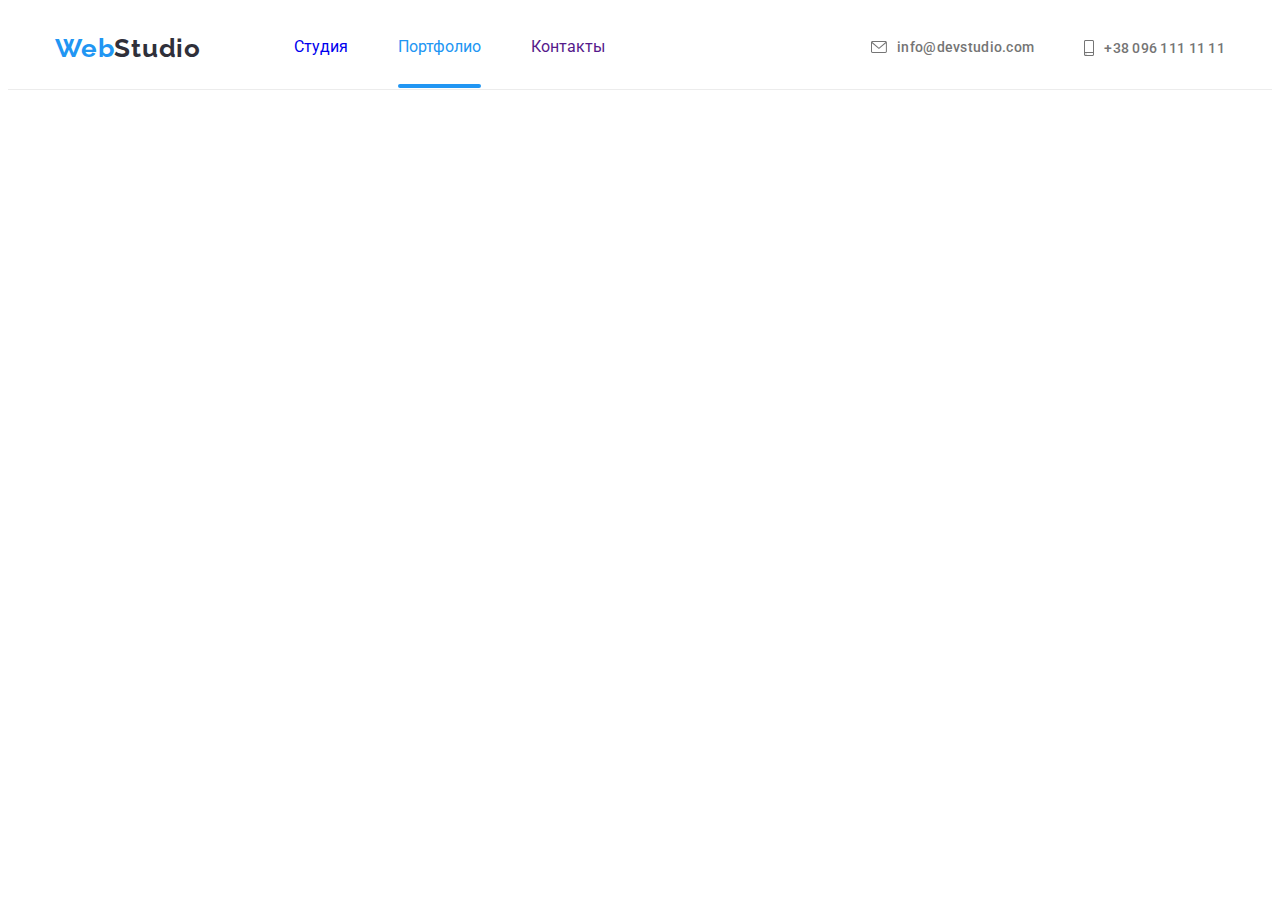
==== portfolio.html @ c8eee54c "hw8-1" ====
<!DOCTYPE html>
<html lang="ru">
<head>
    <meta charset="UTF-8">
    <meta http-equiv="X-UA-Compatible" content="IE=edge">
    <meta name="viewport" content="width=device-width, initial-scale=1.0">
    <title>Портфолио</title>
        <link rel="preconnect" href="https://fonts.googleapis.com">
        <link rel="preconnect" href="https://fonts.gstatic.com" crossorigin>
        <link href="https://fonts.googleapis.com/css2?family=Raleway:wght@700&family=Roboto:wght@400;500;700;900&display=swap"
            rel="stylesheet">
        <link rel="stylesheet" href="https://cdnjs.cloudflare.com/ajax/libs/modern-normalize/1.1.0/modern-normalize.min.css"
            integrity="sha512-wpPYUAdjBVSE4KJnH1VR1HeZfpl1ub8YT/NKx4PuQ5NmX2tKuGu6U/JRp5y+Y8XG2tV+wKQpNHVUX03MfMFn9Q=="
            crossorigin="anonymous" referrerpolicy="no-referrer" />
        <link rel="stylesheet" href="./css/main.min.css">
</head>
<body>

    <!--Header-->

<header class="header">
    <div class="header-main container">
        <a class="logo logo-header link" lang="en" href="">Web<span class="logo header-logo">Studio</span></a>
        <nav class="navigation">
            <ul class="nav-list list">
                <li class="nav-list__site">
                    <a class="nav-lis__link link" href="./index.html">Студия</a>
                </li>
                <li class="nav-list__site">
                    <a class="nav-lis__link link nav-list__link--page" href="">Портфолио</a>
                </li>
                <li class="nav-list__site">
                    <a class="nav-lis__link link" href="">Контакты</a>
                </li>
            </ul>
        </nav>
        <ul class="list-conect list">
            <li class="list-contact">
                <a class="list-contact__mail link" href="mailto:info@devstudio.com">
                    <svg class="list-contact__icone" width="16" height="12">
                        <use href="./images/symbol-defs.svg#icon-envelope"></use>
                    </svg>info@devstudio.com</a>
            </li>
            <li class="list-contact">
                <a class="list-contact__phone link" href="tel:+380961111111">
                    <svg class="list-contact__icone" width="10" height="16">
                        <use href="./images/symbol-defs.svg#icon-smartphone"></use>
                    </svg>+38 096 111 11 11</a>
            </li>
        </ul>
    </div>
</header>

    <!--Portfolio-->

    <!-- <main>
    <section class="portfolio">
        <div class="container">
            <h1 class="portfolio-title">Наши работы</h1>
            <ul class="portfolio-list list">
                <li class="portfolio-list-btn">
                <button class="portfolio-btn" type="button">Все</button>
                </li>
                <li class="portfolio-list-btn">
                    <button class="portfolio-btn" type="button">Веб-сайты</button>
                </li>
                <li class="portfolio-list-btn">
                    <button class="portfolio-btn" type="button">Приложения</button>
                </li>
                <li class="portfolio-list-btn">
                    <button class="portfolio-btn" type="button">Дизайн</button>
                </li>
                <li class="portfolio-list-btn">
                    <button class="portfolio-btn" type="button">Маркетинг</button>
                </li>
            </ul>
            <ul class="portfolio-list-pic list">
                <li class="portfolio-list-iteam">
                    <a href="" class="portfolio-link link">
                        <div class="portfolio-overlay">
                        <img class="portfolio-list-img" src="./images/tehnokryak.jpg" alt="tehnokryak" width="370" height="294" />
                            <div class="overlay-text">
                            <p class="overlay-content">
                                Ресурс предлагает комплексные <br> предложения с разным уровнем <br> функционала и сервисов. Все это <br> позволит посетителю получить <br> исчерпывающие сведения <br> о компании или частном лице. 
                            </p>    
                            </div>
                            </div>
                        <div class="portfolio-sing">
                            <h3 class="portfolio-title3">Технокряк</h3>
                            <p class="portfolio-list-text">Веб-сайт</p>
                        </div>
                    </a>
                </li>
                <li class="portfolio-list-iteam">
                    <a href="" class="portfolio-link link">
                        <div class="portfolio-overlay">
                            <img class="portfolio-list-img" src="./images/poster.jpg" alt="poster" width="370" height="294" />
                            <div class="overlay-text">
                                <p class="overlay-content">
                                    Ресурс предлагает комплексные <br> предложения с разным уровнем <br> функционала и сервисов. Все это <br>
                                    позволит посетителю получить <br> исчерпывающие сведения <br> о компании или частном лице.
                                </p>
                            </div>
                        </div>
                        <div class="portfolio-sing">
                            <h3 class="portfolio-title3">Постер <span lang="en">New Orlean vs Golden Star</span></h3>
                            <p class="portfolio-list-text">Дизайн</p>
                    </div>
                    </a>
                </li>
                <li class="portfolio-list-iteam">
                    <a href="" class="portfolio-link link">
                        <div class="portfolio-overlay">
                            <img class="portfolio-list-img" src="./images/restoransea.jpg" alt="restoransea" width="370" height="294" />
                            <div class="overlay-text">
                                <p class="overlay-content">
                                    Ресурс предлагает комплексные <br> предложения с разным уровнем <br> функционала и сервисов. Все это <br>
                                    позволит посетителю получить <br> исчерпывающие сведения <br> о компании или частном лице.
                                </p>
                            </div>
                            </div>
                        <div class="portfolio-sing">
                            <h3 class="portfolio-title3">Ресторан <span lang="en">Seafood</span></h3>
                            <p class="portfolio-list-text">Приложение</p>
                        </div>
                    </a>
                </li>
                <li class="portfolio-list-iteam">
                    <a href="" class="portfolio-link link">
                        <div class="portfolio-overlay">
                            <img class="portfolio-list-img" src="./images/proektprime.jpg" alt="proektprime" width="370" height="294" />
                                <div class="overlay-text">
                                    <p class="overlay-content">
                                        Ресурс предлагает комплексные <br> предложения с разным уровнем <br> функционала и сервисов. Все это <br>
                                        позволит посетителю получить <br> исчерпывающие сведения <br> о компании или частном лице.
                                    </p>
                                </div>
                        </div>
                        <div class="portfolio-sing">
                            <h3 class="portfolio-title3">Проект <span lang="en">Prime</span></h3>
                            <p class="portfolio-list-text">Маркетинг</p>
                        </div>
                    </a>
                </li>
                <li class="portfolio-list-iteam">
                    <a href="" class="portfolio-link link">
                        <div class="portfolio-overlay">
                            <img class="portfolio-list-img" src="./images/proektboxes.jpg" alt="proektboxes" width="370" height="294" />
                            <div class="overlay-text">
                                <p class="overlay-content">
                                    Ресурс предлагает комплексные <br> предложения с разным уровнем <br> функционала и сервисов. Все это <br>
                                    позволит посетителю получить <br> исчерпывающие сведения <br> о компании или частном лице.
                                </p>
                            </div>
                        </div>
                        <div class="portfolio-sing">
                            <h3 class="portfolio-title3">Проект <span lang="en">Boxes</span></h3>
                            <p class="portfolio-list-text">Приложение</p>
                        </div>
                    </a>
                </li>
                <li class="portfolio-list-iteam">
                    <a href="" class="portfolio-link link">
                        <div class="portfolio-overlay">
                            <img class="portfolio-list-img" src="./images/inspiration.jpg" alt="inspiration" width="370" height="294" />
                            <div class="overlay-text">
                                <p class="overlay-content">
                                    Ресурс предлагает комплексные <br> предложения с разным уровнем <br> функционала и сервисов. Все это <br>
                                    позволит посетителю получить <br> исчерпывающие сведения <br> о компании или частном лице.
                                </p>
                            </div>
                            </div>
                        <div class="portfolio-sing">
                            <h3 class="portfolio-title3" lang="en">Inspiration has no Borders</h3>
                            <p class="portfolio-list-text">Веб-сайт</p>
                        </div>
                    </a>
                </li>
                <li class="portfolio-list-iteam">
                    <a href="" class="portfolio-link link">
                        <div class="portfolio-overlay">
                            <img class="portfolio-list-img" src="./images/ltdeditionjpg.jpg" alt="ltdeditionjpg" width="370" height="294" />
                                <div class="overlay-text">
                                    <p class="overlay-content">
                                        Ресурс предлагает комплексные <br> предложения с разным уровнем <br> функционала и сервисов. Все это <br>
                                        позволит посетителю получить <br> исчерпывающие сведения <br> о компании или частном лице.
                                    </p>
                                </div>
                        </div>
                    <div class="portfolio-sing">
                        <h3 class="portfolio-title3">Издание <span lang="en">Limited Edition</span></h3>
                        <p class="portfolio-list-text">Дизайн</p>
                    </div>
                    </a>
                </li>
                <li class="portfolio-list-iteam">
                    <a href="" class="portfolio-link link">
                        <div class="portfolio-overlay">
                            <img class="portfolio-list-img" src="./images/proektlab.jpg" alt="proektlab" width="370" height="294" />
                                <div class="overlay-text">
                                    <p class="overlay-content">
                                        Ресурс предлагает комплексные <br> предложения с разным уровнем <br> функционала и сервисов. Все это <br>
                                        позволит посетителю получить <br> исчерпывающие сведения <br> о компании или частном лице.
                                    </p>
                                </div>
                        </div>
                        <div class="portfolio-sing">
                            <h3 class="portfolio-title3">Проект <span lang="en">LAB</span></h3>
                            <p class="portfolio-list-text">Маркетинг</p>
                        </div>
                    </a>
                </li>
                <li class="portfolio-list-iteam">
                    <a href="" class="portfolio-link link">
                        <div class="portfolio-overlay">
                            <img class="portfolio-list-img"  src="./images/growing.png" alt="growing" width="370" height="294" />
                                <div class="overlay-text">
                                    <p class="overlay-content">
                                        Ресурс предлагает комплексные <br> предложения с разным уровнем <br> функционала и сервисов. Все это <br>
                                        позволит посетителю получить <br> исчерпывающие сведения <br> о компании или частном лице.
                                    </p>
                                </div>
                        </div>
                        <div class="portfolio-sing">
                            <h3 class="portfolio-title3" lang="en">Growing Business</h3>
                            <p class="portfolio-list-text">Приложение</p>
                        </div>
                    </a>
                </li>
            </ul>
        </div>
    </section>
</main> -->

    <!--Footer-->

    <!-- <footer class="footer">
        <div class="container footer-container">
            <div class="nav">
                <a class="logo logo-footer link" lang="en" href="">Web<span class="footer-logo logo">Studio</span></a>
                <address class="address">
                    <ul class="address-list list">
                        <li class="address-list-iteam">
                            <a class="address-list-map link" href="https://goo.gl/maps/vSLd71putyEXjQZGA" target="_blank" rel="noopener noreferrer nofollow">г.Киев, пр-т Леси Украинки, 26</a>
                        </li>
                        <li class="address-list-iteam">
                            <a class="address-list-mail link"  href="mailto:info@devstudio.com">info@devstudio.com</a>
                        </li>
                        <li class="address-list-iteam">
                            <a class="address-list-phone link"  href="tel:+380961111111">+38 096 111 11 11</a>
                        </li>
                    </ul>
                </address>
            </div>
            <div class="footer-social nav">
                <h3 class="footer-social-title">Присоединяйтесь</h3>
                <ul class="footer-social-list list">
                    <li class="footer-iteams">
                        <a class="footer-social-icone" href="">
                            <svg class="footer-icone" width="20" height="20"> 
                                <use href="./images/symbol-defs.svg#icon-instagram"></use>
                            </svg>
                        </a>
                    </li>
                    <li class="footer-iteams">
                        <a class="footer-social-icone" href="">
                            <svg class="footer-icone" width="20" height="20">
                                <use href="./images/symbol-defs.svg#icon-twitter1"></use>
                            </svg>
                        </a>
                    </li>
                    <li class="footer-iteams">
                        <a class="footer-social-icone" href="">
                            <svg class="footer-icone" width="20" height="20">
                                <use href="./images/symbol-defs.svg#icon-facebook"></use>
                            </svg>
                        </a>
                    </li>
                    <li class="footer-iteams">
                        <a class="footer-social-icone" href="">
                            <svg class="footer-icone" width="20" height="20">
                                <use href="./images/symbol-defs.svg#icon-linkedin"></use>
                            </svg>
                        </a>
                    </li>
                </ul>
            </div>
            <div class="footer-form">
                <h3 class="footer-social-title">Подпишитесь на рассылку</h3>
                <form class="form-list">
                    <input type="email" name="email" placeholder="E-mail" />
                    <button class="footer-form-btn" type="submit">
                        <span class="footer-btn-icon">
                            <span> Подписаться</span>
                            <svg class="footer-form-icone" width="24" height="24">
                                <use href="./images/symbol-defs.svg#icon-icon-send-1"></use>
                            </svg>
                        </span>
                    </button>
                </form>
            </div>
        </div>
    </footer> -->
</body>
</html>
---- css/main.min.css ----
:root{--primary-font-family: Roboto, sans-serif;--secondary-font-family: Raleway, sans-serif}.viually-hidden{position:absolute;width:1px;height:1px;margin:-1px;border:0;padding:0;white-space:nowrap;clip-path:inset(100%);clip:rect(0 0 0 0);overflow:hidden}html{box-sizing:border-box}*,*::before,*::after{box-sizing:inherit}body{font-family:var(--primary-font-family);color:#212121}h1,h2,h3,p,a{margin-top:0;margin-bottom:0}ul{margin-top:0;margin-bottom:0;padding-left:0}img{display:block}.link{text-decoration:none}.title2{font-weight:bold;font-size:36px;line-height:1.17;text-align:center;letter-spacing:0.03em;color:#212121}.list{list-style:none}.container{width:1200px;padding-left:15px;padding-right:15px;margin-left:auto;margin-right:auto}.logo{font-family:var(--secondary-font-family);font-weight:bold;font-size:26px;line-height:1.19;letter-spacing:0.03em;color:#2196f3}.header{padding-bottom:25px;padding-top:25px;border-bottom:1px solid #ececec}.header-main{display:flex;align-items:center}.logo-header{margin-right:93px}.header-logo{font-family:var(--secondary-font-family);font-weight:bold;font-size:26px;line-height:1.19;letter-spacing:0.03em;color:#2f303a}.nav-list{display:flex}.nav-list__site:not(:last-child){margin-right:50px}.nav-list__link{font-weight:500;font-size:14px;line-height:1.14;letter-spacing:0.02em;color:#212121;transition:color 250ms cubic-bezier(0.4, 0, 0.2, 1)}.nav-list__link:hover,.nav-list__link:focus{color:#2196f3}.nav-list__link--page{color:#2196f3}.list-conect{display:flex;justify-content:flex-end;padding-right:0;margin-left:auto}.list-contact:not(:last-child){margin-right:50px}.nav-list__link--page::after{content:"";display:block;width:100%;height:4px;left:0;bottom:-28px;background-color:#2196f3;border-radius:2px;position:relative}.list-contact__mail,.list-contact__phone{display:flex;align-items:center;font-weight:500;font-size:14px;line-height:1;letter-spacing:0.02em;color:#757575;transition:color 250ms cubic-bezier(0.4, 0, 0.2, 1)}.list-contact__mail:hover,.list-contact__mail:focus,.list-contact__phone:hover,.list-contact__phone:focus{color:#2196f3}.list-contact__icone{fill:currentColor;margin-right:10px}.hero{max-width:1600px;height:600px;margin-left:auto;margin-right:auto;padding-top:200px;padding-bottom:200px;text-align:center;background-image:linear-gradient(rgba(47,48,58,0.4), rgba(47,48,58,0.4)),url("../images/img-fon.jpg");background-repeat:no-repeat;background-size:cover;background-position:center;background-color:#2f303a;filter:drop-shadow(0px 4px 4px rgba(0,0,0,0.25))}.hero__title{font-weight:900;font-size:44px;line-height:1.36;text-align:center;letter-spacing:0.06em;text-transform:uppercase;color:#ffffff;margin-bottom:30px}.hero__btn{background-color:#2196f3;font-family:inherit;font-weight:bold;font-size:16px;line-height:1.88;align-items:center;letter-spacing:0.06em;color:#ffffff;cursor:pointer;border:#2196f3;border-radius:4px;padding:10px 32px;background-color:#188ce8;transition:background-color 250ms cubic-bezier(0.4, 0, 0.2, 1)}.hero__btn:hover,.hero__btn:focus{background-color:#188ce8}.backdrop{position:fixed;top:0;left:0;width:100%;height:100%;background-color:rgba(0,0,0,0.2);z-index:3;opacity:1;transition:opacity 250ms cubic-bezier(0.4, 0, 0.2, 1),visibility 250ms cubic-bezier(0.4, 0, 0.2, 1)}.backdrop.is-hidden{opacity:0;pointer-events:none;visibility:hidden}.modal{position:absolute;left:50%;top:50%;padding:40px;transform:translate(-50%, -50%) scale(1);transition:scale 250ms cubic-bezier(0.4, 0, 0.2, 1);width:528px;height:581px;background-color:#fff}.backdrop.is-hidden .modal{transform:translate(-50%, -50%) scale(0.9)}.modal-btn{position:absolute;left:520px;top:8px;width:30px;height:30px;padding:0;border-radius:50%;background:#ffffff;border:1px solid rgba(0,0,0,0.1);box-sizing:border-box;box-shadow:0px 1px 3px rgba(0,0,0,0.12),0px 1px 1px rgba(0,0,0,0.14),0px 2px 1px rgba(0,0,0,0.2);transform:translateX(-100%);cursor:pointer}.modal-btn__icone{color:#000;fill:#212121;transition:fill 250ms cubic-bezier(0.4, 0, 0.2, 1)}.modal-btn:hover .modal-btn__icone,.modal-btn:focus .modal-btn__icone{fill:#2196f3}.hero-form__title{font-weight:700;font-size:20px;line-height:1.15;text-align:center;letter-spacing:0.03em;color:#212121;margin-bottom:12px}.hero-form-field{display:flex;flex-direction:column;margin-bottom:10px}.hero-form-field .label{font-weight:400;font-size:12px;line-height:1.17;letter-spacing:0.01em;color:#757575;margin-bottom:4px}.hero-form-field textarea::placeholder{font-weight:400;font-size:14px;line-height:16px;letter-spacing:0.01em;color:rgba(117,117,117,0.5)}.hero-form-field-row{position:relative}.hero-row{width:100%;height:40px;margin:0%;padding-left:42px;border:1px solid rgba(33,33,33,0.2);box-sizing:border-box;border-radius:4px;transition:border-color 250ms cubic-bezier(0.4, 0, 0.2, 1)}.hero-row:focus,.hero-row:hover{outline:none;border-color:#2196f3;cursor:pointer}.hero-form-icone{position:absolute;top:50%;transform:translateY(-50%);left:15px;transition:fill 250ms cubic-bezier(0.4, 0, 0.2, 1)}.hero-row:focus-within+.hero-form-icone,.hero-row:hover+.hero-form-icone{fill:#2196f3}.hero-form-coments{height:120px;border:1px solid rgba(33,33,33,0.2);box-sizing:border-box;border-radius:4px;padding:12px 16px;margin-bottom:20px;resize:none;transition:border-color 250ms cubic-bezier(0.4, 0, 0.2, 1)}.hero-form-coments:focus,.hero-form-coments:hover{outline:none;border-color:#2196f3;cursor:pointer}.hero-checkbox{margin-bottom:30px;height:24px}.hero-checkbox-label{display:flex;align-items:center;font-weight:400;font-size:14px;line-height:1.71;color:#757575}.hero-checkbox-label::before{display:inline-block;content:"";width:16px;height:15px;margin-right:8px;border:2px solid #212121;border-radius:2px;cursor:pointer}.hero-checkbox-input:checked+.hero-checkbox-label::before{background-image:url("../images/icon-check.svg");background-size:contain;border-radius:2px;border-color:#2196f3;background-color:#2196f3;background-origin:content-box}.hero-checkbox-input:focus+.hero-checkbox-label::before{border-color:#2196f3;accent-color:#2196f3}.hero-checkbox-link{font-weight:400;font-size:14px;line-height:1.71;text-decoration:underline;color:#2196F3}.modal-form-btn{display:block;align-items:center;text-align:center;margin-left:auto;margin-right:auto;width:200px;height:50px;background:#188CE8;box-shadow:0px 4px 4px rgba(0,0,0,0.15);border-radius:4px;font-weight:700;font-size:16px;line-height:1.88;color:#FFFFFF;cursor:pointer}.features{padding:94px 0}.features-list{display:flex;justify-content:space-between}.features-list__title{font-weight:bold;font-size:14px;line-height:1.14;letter-spacing:0.03em;text-transform:uppercase;margin-bottom:10px}.features-list__text{font-weight:normal;font-size:14px;line-height:1.71;letter-spacing:0.03em;color:#757575;text-align:justify}.features-list__item{width:270px}.features-list__item::before{display:block;content:"";height:120px;margin-bottom:30px;background-repeat:no-repeat;background-position:center;background-color:#f5f4fa}.features-list__item:nth-child(1)::before{background-image:url("../images/antenna.svg")}.features-list__item:nth-child(2)::before{background-image:url("../images/clock.svg")}.features-list__item:nth-child(3)::before{background-image:url("../images/leptop.svg")}.features-list__item:nth-child(4)::before{background-image:url("../images/space.svg")}.aboutus{padding-bottom:94px}.aboutus__title{text-align:center;margin-bottom:50px}.aboutus-list{display:flex}.aboutus-list__img{z-index:2}.aboutus-list__iteam{position:relative}.aboutus-list__iteam:not(:last-child){margin-right:30px}.aboutus-box{display:block;display:flex;align-items:center;justify-content:center;position:absolute;width:370px;height:70px;bottom:0;position:absolute;background-color:rgba(47,48,58,0.8);z-index:1}.aboutus-box__text{font-weight:bold;font-size:14px;line-height:1.14;text-align:center;letter-spacing:0.03em;text-transform:uppercase;color:#ffffff}.team{background-color:#f5f4fa;padding-top:94px;padding-bottom:94px}.team__title{margin-bottom:50px}.team-list{display:flex;justify-content:space-between}.team-list-iteam{background-color:#fff;box-shadow:0px 1px 3px rgba(0,0,0,0.12),0px 1px 1px rgba(0,0,0,0.14),0px 2px 1px rgba(0,0,0,0.2);border-radius:0px 0px 4px 4px}.team-list-iteam:not(:last-child){width:270px;margin-right:30px}.team-list-sing{padding:30px 32px 30px 32px}.team-list-title{font-weight:500;font-size:16px;line-height:1.19;text-align:center;letter-spacing:0.03em;color:#212121;margin-bottom:10px}.team-list-text{font-weight:normal;font-size:14px;line-height:1.71;letter-spacing:0.03em;text-align:center;letter-spacing:0.03em;color:#757575;margin-bottom:16px}.team-box{display:flex;justify-content:space-between}.icone-link{display:flex;justify-content:center;align-items:center;height:44px;width:44px;margin:0 auto;color:#afb1b8;background-color:#ffffff;border-radius:50%;transition:background-color 250ms cubic-bezier(0.4, 0, 0.2, 1),color 250ms cubic-bezier(0.4, 0, 0.2, 1)}.icone-link:not(:last-child){margin-right:10px}.icone-link:hover,.icone-link:focus{background-color:#2196f3}.team-icone{fill:currentColor}.icone-link:hover .team-icone,.icone-link:focus .team-icone{color:#ffffff}.clients{padding-top:94px;padding-bottom:94px}.clients__title{margin-bottom:50px}.clients-list{display:flex;justify-content:space-between}.clients-list__iteam{display:flex;justify-content:center;align-items:center;width:170px;height:92px;color:#afb1b8;padding:16px 32px 16px 32px;border:1px solid #afb1b8;border-radius:4px;transition:color 250ms cubic-bezier(0.4, 0, 0.2, 1),border 250ms cubic-bezier(0.4, 0, 0.2, 1)}.clients-list__iteam:not(:last-child){margin-right:30px}.clients-list__iteam:hover,.clients-list__iteam:focus{color:#2196f3;border:1px solid #2196f3}.clients-list__icone{align-items:center;fill:currentColor}.footer{background:#2f303a;display:flex;flex-direction:column;padding-top:60px;padding-bottom:60px}.footer-container{display:flex;align-items:baseline}.logo-footer{display:block;margin-bottom:20px}.footer-logo{color:#ffffff}.address-list-iteam:not(:last-child){margin-bottom:9px}.address-list-map{font-style:normal;font-weight:normal;font-size:14px;line-height:1.71;letter-spacing:0.03em;color:#ffffff}.address-list-mail{font-style:normal;font-weight:normal;font-size:14px;line-height:1.71;letter-spacing:0.03em;color:rgba(255,255,255,0.6)}.address-list-phone{font-style:normal;font-weight:normal;font-size:14px;line-height:1.71;letter-spacing:0.03em;color:rgba(255,255,255,0.6)}.footer-social{margin-left:93px}.footer-social-list{display:flex}.footer-social-icone{display:flex;align-items:center;justify-content:center;width:44px;height:44px;background-color:rgba(255,255,255,0.1);border-radius:50%;margin:0 auto;transition:background-color 250ms cubic-bezier(0.4, 0, 0.2, 1)}.footer-social-icone:hover,.footer-social-icone:focus{background-color:#2196f3}.footer-iteams:not(:last-child){margin-right:10px}.footer-icone{fill:#ffffff}.footer-social-title{font-weight:bold;font-size:14px;line-height:1.14;letter-spacing:0.03em;text-transform:uppercase;color:#ffffff;margin-bottom:20px}.footer-form{margin-left:93px}.form-list{display:flex;width:570px}.fotter-form-field{width:358px}.form-list input{display:block;box-sizing:border-box;width:358px;height:50px;padding-left:16px;margin:0;background:#2f303a;border:1px solid rgba(255,255,255,0.3);filter:drop-shadow(0px 4px 4px rgba(0,0,0,0.15));border-radius:4px;color:#ffffff}.form-list input::placeholder{font-size:16px;line-height:1.25;color:rgba(255,255,255,0.6)}.footer-form-btn{text-align:center;width:200px;height:50px;font-weight:700;font-size:16px;line-height:1.88;margin-left:12px;padding:0;color:#FFFFFF;background:#2196F3;box-shadow:0px 4px 4px rgba(0,0,0,0.15);border:none;border-radius:4px}.footer-btn-icon{display:flex;align-items:center;justify-content:center;padding:10px 28px 10px 26px}.footer-form-icone{margin-left:10px;fill:#fff}.portfolio{padding-top:94px;padding-bottom:94px}.portfolio-title{position:absolute;width:1px;height:1px;margin:-1px;border:0;padding:0;white-space:nowrap;clip-path:inset(100%);clip:rect(0 0 0 0);overflow:hidden}.portfolio-list{display:flex;justify-content:center;margin-bottom:50px}.portfolio-list-btn:not(:last-child){margin-right:8px}.portfolio-btn{font-family:inherit;font-weight:500;font-size:16px;line-height:1.6;text-align:center;letter-spacing:0.03em;background:#f5f4fa;color:#212121;cursor:pointer;border:none;padding:6px 22px;border-radius:4px;transition:background-color 250ms cubic-bezier(0.4, 0, 0.2, 1),color 250ms cubic-bezier(0.4, 0, 0.2, 1),box-shadow 250ms cubic-bezier(0.4, 0, 0.2, 1)}.portfolio-btn:hover,.portfolio-btn:focus{font-weight:500;font-size:16px;line-height:1.6;text-align:center;letter-spacing:0.03em;background-color:#2196f3;color:#ffffff;box-shadow:0px 3px 1px rgba(0,0,0,0.1),0px 1px 2px rgba(0,0,0,0.08),0px 2px 2px rgba(0,0,0,0.12)}.portfolio-list-pic{display:flex;flex-wrap:wrap}.portfolio-link{display:block;transition:box-shadow 250ms cubic-bezier(0.4, 0, 0.2, 1)}.portfolio-link:hover,.portfolio-link:focus{box-shadow:0px 1px 1px rgba(0,0,0,0.12),0px 4px 4px rgba(0,0,0,0.06),1px 4px 6px rgba(0,0,0,0.16)}.portfolio-list-iteam{width:370px;margin-right:30px;margin-bottom:30px;cursor:pointer}.portfolio-list-iteam:nth-child(3n){margin-right:0}.portfolio-list-iteam .portfolio-list-iteam:nth-last-child(-n+3){margin-bottom:0}.portfolio-sing{padding:20px 24px;border:1px solid #eeeeee;border-top:none;box-sizing:border-box}.portfolio-title3{font-weight:bold;font-size:18px;line-height:2;letter-spacing:0.06em;margin-bottom:4px;color:#212121}.portfolio-list-text{font-weight:normal;font-size:16px;line-height:1.88;letter-spacing:0.03em;color:#757575}.portfolio-overlay{position:relative;overflow:hidden}.overlay-text{position:absolute;top:0;left:0;padding:63px 24px;width:100%;background-color:rgba(33,150,243,0.9);transform:translateY(100%);transition:transform 250ms cubic-bezier(0.4, 0, 0.2, 1)}.portfolio-link:hover .overlay-text,.portfolio-link:focus .overlay-text{transform:translateY(0)}.overlay-content{font-size:18px;line-height:1.56;letter-spacing:0.03em;color:#ffffff}
/*# sourceMappingURL=main.min.css.map */
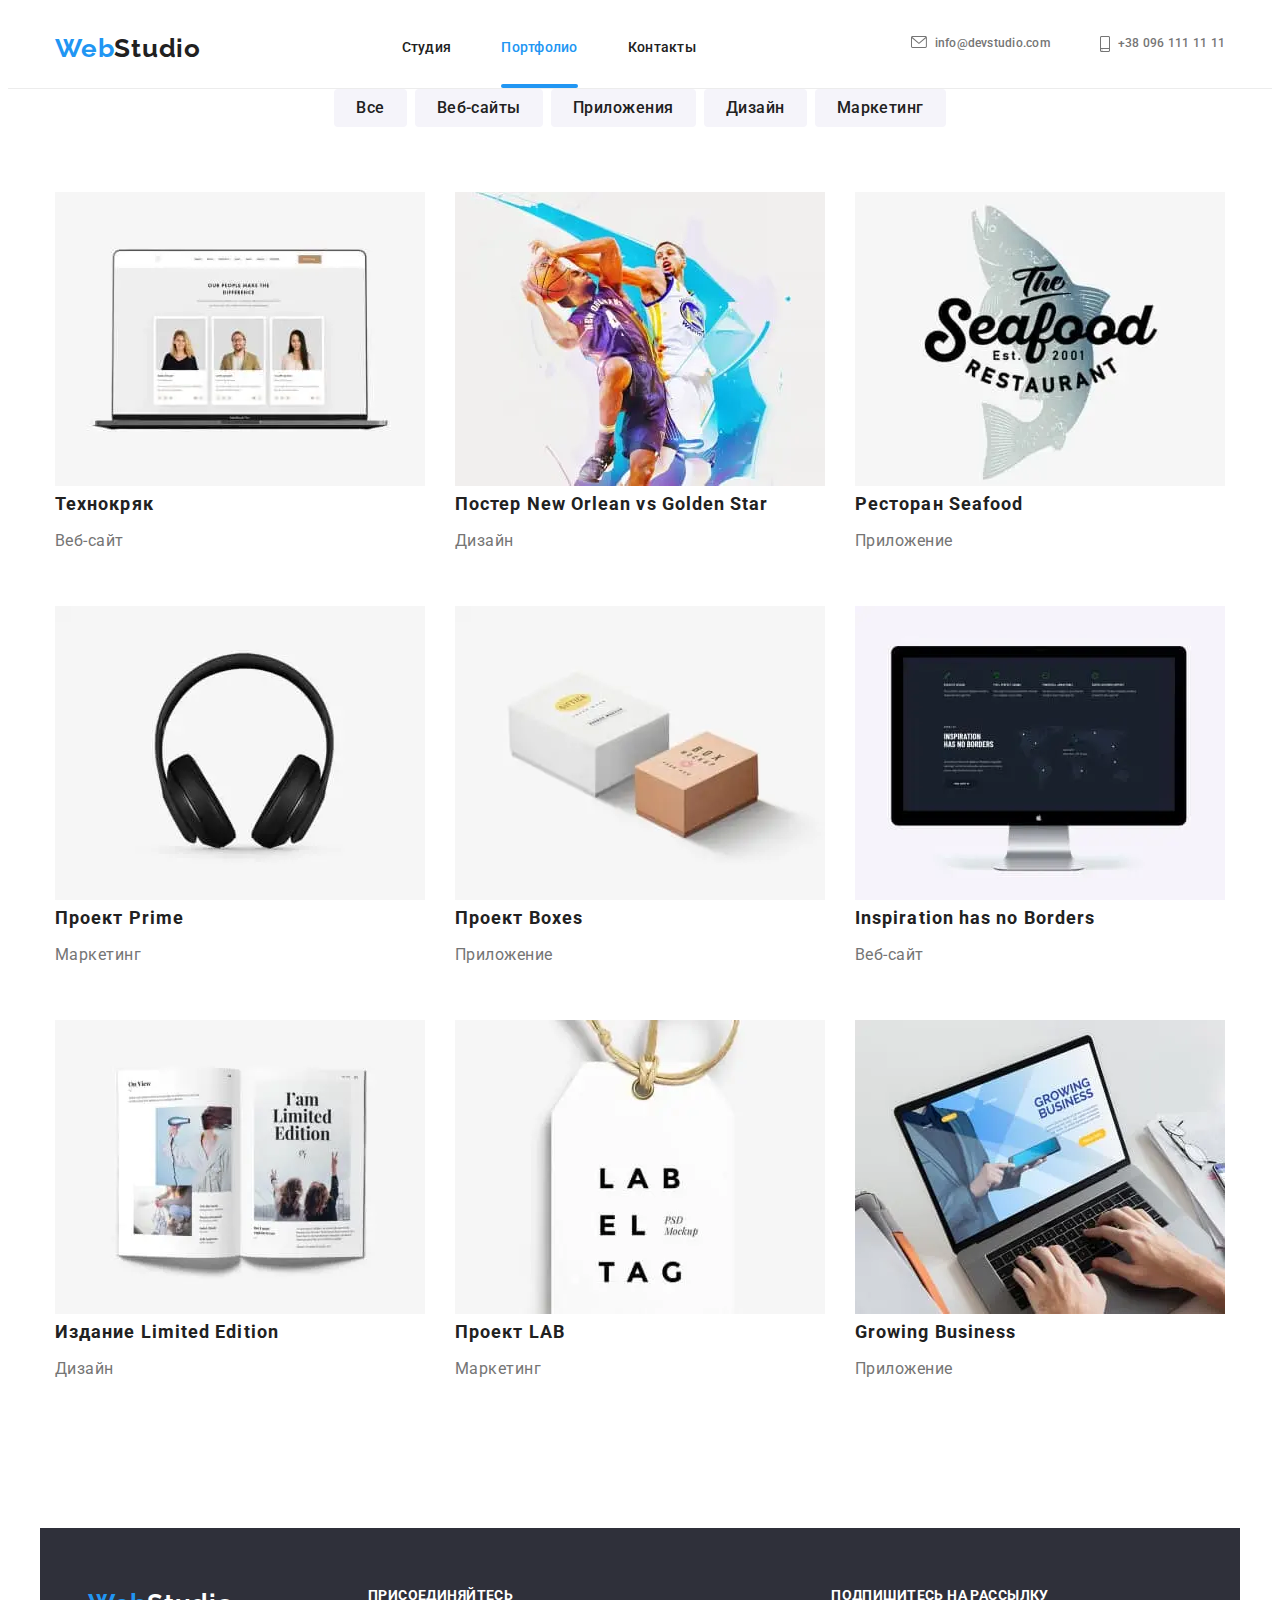
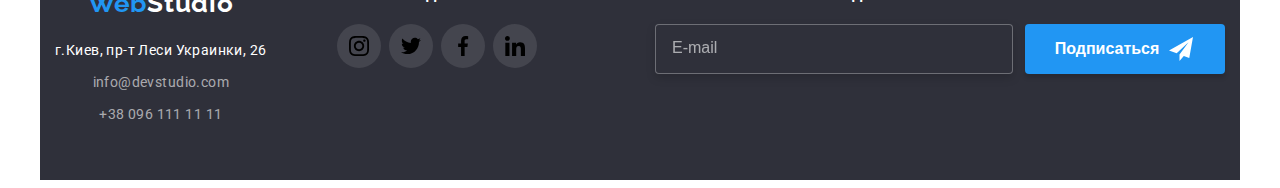
==== commit 9ef1a0e4: "hw8-1" ====
--- a/portfolio.html
+++ b/portfolio.html
@@ -4,59 +4,108 @@
     <meta charset="UTF-8">
     <meta http-equiv="X-UA-Compatible" content="IE=edge">
     <meta name="viewport" content="width=device-width, initial-scale=1.0">
-    <title>Портфолио</title>
-        <link rel="preconnect" href="https://fonts.googleapis.com">
-        <link rel="preconnect" href="https://fonts.gstatic.com" crossorigin>
-        <link href="https://fonts.googleapis.com/css2?family=Raleway:wght@700&family=Roboto:wght@400;500;700;900&display=swap"
-            rel="stylesheet">
-        <link rel="stylesheet" href="https://cdnjs.cloudflare.com/ajax/libs/modern-normalize/1.1.0/modern-normalize.min.css"
-            integrity="sha512-wpPYUAdjBVSE4KJnH1VR1HeZfpl1ub8YT/NKx4PuQ5NmX2tKuGu6U/JRp5y+Y8XG2tV+wKQpNHVUX03MfMFn9Q=="
-            crossorigin="anonymous" referrerpolicy="no-referrer" />
-        <link rel="stylesheet" href="./css/main.min.css">
+    <link rel="preconnect" href="https://fonts.googleapis.com">
+    <link rel="preconnect" href="https://fonts.gstatic.com" crossorigin>
+    <link
+        href="https://fonts.googleapis.com/css2?family=Raleway:wght@700&family=Roboto:wght@400;500;700;900&display=swap"
+        rel="stylesheet">
+    <link rel="stylesheet" href="https://cdnjs.cloudflare.com/ajax/libs/modern-normalize/1.1.0/modern-normalize.min.css"
+        integrity="sha512-wpPYUAdjBVSE4KJnH1VR1HeZfpl1ub8YT/NKx4PuQ5NmX2tKuGu6U/JRp5y+Y8XG2tV+wKQpNHVUX03MfMFn9Q=="
+        crossorigin="anonymous" referrerpolicy="no-referrer" />
+    <link rel="stylesheet" href="./css/main.min.css">
+    <title>Document</title>
 </head>
 <body>
 
     <!--Header-->
 
 <header class="header">
-    <div class="header-main container">
-        <a class="logo logo-header link" lang="en" href="">Web<span class="logo header-logo">Studio</span></a>
+    <div class="header__container container">
+        <a class="logo logo-header link" lang="en" href="">Web<span class="header__logo">Studio</span></a>
         <nav class="navigation">
             <ul class="nav-list list">
                 <li class="nav-list__site">
-                    <a class="nav-lis__link link" href="./index.html">Студия</a>
+                    <a class="nav-list__link link" href="./index.html">Студия</a>
                 </li>
                 <li class="nav-list__site">
-                    <a class="nav-lis__link link nav-list__link--page" href="">Портфолио</a>
+                    <a class="nav-list__link link nav-list__link--page" href="">Портфолио</a>
                 </li>
                 <li class="nav-list__site">
-                    <a class="nav-lis__link link" href="">Контакты</a>
+                    <a class="nav-list__link link" href="">Контакты</a>
                 </li>
             </ul>
         </nav>
+        <button type="button" class="mobile-menu-btn" data-menu-open>
+            <svg class="mobile-menu-btn__icon" width="40" height="40">
+                <use href="./images/symbol-defs.svg#burger-menu"></use>
+            </svg>
+        </button>
         <ul class="list-conect list">
             <li class="list-contact">
                 <a class="list-contact__mail link" href="mailto:info@devstudio.com">
-                    <svg class="list-contact__icone" width="16" height="12">
+                    <svg class="list-contact__icon" width="16" height="12">
                         <use href="./images/symbol-defs.svg#icon-envelope"></use>
                     </svg>info@devstudio.com</a>
             </li>
             <li class="list-contact">
                 <a class="list-contact__phone link" href="tel:+380961111111">
-                    <svg class="list-contact__icone" width="10" height="16">
+                    <svg class="list-contact__icon" width="10" height="16">
                         <use href="./images/symbol-defs.svg#icon-smartphone"></use>
                     </svg>+38 096 111 11 11</a>
             </li>
         </ul>
     </div>
+    <div class="mobile-menu" data-menu>
+        <div class="container mobile-menu__container">
+            <button type="button" class="mobile-menu__close-btn" data-menu-close>
+                <svg class="mobile-menu__close-icon" width="40" height="40">
+                    <use href="./images/symbol-defs.svg#close-icon"></use>
+                </svg>
+            </button>
+            <ul class="mobile-menu-list list">
+                <li class="mobile-menu-list__site">
+                    <a class="mobile-menu-list__link link" href="./index.html">Студия</a>
+                </li>
+                <li class="mobile-menu-list__site">
+                    <a class="mobile-menu-list__link link mobile-menu-list__link--color" href="">Портфолио</a>
+                </li>
+                <li class="mobile-menu-list__site">
+                    <a class="mobile-menu-list__link link" href="">Контакты</a>
+                </li>
+            </ul>
+            <ul class="mobile-menu-conect list">
+                <li class="mobile-menu-conect__contact">
+                    <a class="mobile-menu-conect__phone link" href="tel:+380961111111">+38 096 111 11 11</a>
+                </li>
+                <li class="mobile-menu-conect__contact">
+                    <a class="mobile-menu-conect__mail link" href="mailto:info@devstudio.com">info@devstudio.com</a>
+                </li>
+            </ul>
+            <ul class="mobile-menu-iteams list">
+                <li class="mobile-menu__iteam">
+                    <a class="link mobile-menu__social" href="">Instagram</a>
+                </li>
+                <li class="mobile-menu__iteam">
+                    <a class="link mobile-menu__social" href="">Twitter</a>
+                </li>
+                <li class="mobile-menu__iteam">
+                    <a class="link mobile-menu__social" href="">Facebook</a>
+                </li>
+                <li class="mobile-menu__iteam">
+                    <a class="link mobile-menu__social" href="">LinkedIn</a>
+                </li>
+            </ul>
+        </div>
+    </div>
+
 </header>
 
     <!--Portfolio-->
 
-    <!-- <main>
+    <main>
     <section class="portfolio">
-        <div class="container">
-            <h1 class="portfolio-title">Наши работы</h1>
+        <div class="container portfolio__container">
+            <h1 class="portfolio-title viually-hidden">Наши работы</h1>
             <ul class="portfolio-list list">
                 <li class="portfolio-list-btn">
                 <button class="portfolio-btn" type="button">Все</button>
@@ -78,13 +127,27 @@
                 <li class="portfolio-list-iteam">
                     <a href="" class="portfolio-link link">
                         <div class="portfolio-overlay">
-                        <img class="portfolio-list-img" src="./images/tehnokryak.jpg" alt="tehnokryak" width="370" height="294" />
+                            <picture>
+                                <source srcset="./images/decktop-tehnokryak.webp 1x, ./images/decktop-tehnokryak@2.webp 2x"
+                                    media="(min-width: 1200px)" type="image/webp" />
+                                <source srcset="./images/decktop-tehnokryak.jpg 1x, ./images/decktop-tehnokryak@2.jpg 2x"
+                                    media="(min-width: 1200px)" />
+                                <source srcset="./images/tablet-tehnokryak.webp 1x, ./images/tablet-tehnokryak@2.webp 2x" media="(min-width: 768px)"
+                                    type="image/webp" />
+                                <source srcset="./images/tablet-tehnokryak.jpg 1x, ./images/tablet-tehnokryak@2.jpg 2x"
+                                    media="(min-width: 768px)" />
+                                <source srcset="./images/mobile-tehnokryak.webp 1x, ./images/mobile-tehnokryak@2.webp 2x" media="(max-width: 767px)"
+                                    type="image/webp" />
+                                <source srcset="./images/mobile-tehnokryak.jpg 1x, ./images/mobile-tehnokryak@2.jpg 2x"
+                                    media="(max-width: 767px)" />
+                                <img class="portfolio-list-img" src="" alt="tehnokryak" />
+                            </picture>
                             <div class="overlay-text">
-                            <p class="overlay-content">
-                                Ресурс предлагает комплексные <br> предложения с разным уровнем <br> функционала и сервисов. Все это <br> позволит посетителю получить <br> исчерпывающие сведения <br> о компании или частном лице. 
-                            </p>    
-                            </div>
-                            </div>
+                                <p class="overlay-content">
+                                    Ресурс предлагает комплексные <br> предложения с разным уровнем <br> функционала и сервисов. Все это <br> позволит посетителю получить <br> исчерпывающие сведения <br> о компании или частном лице. 
+                                </p>    
+                            </div>
+                        </div>
                         <div class="portfolio-sing">
                             <h3 class="portfolio-title3">Технокряк</h3>
                             <p class="portfolio-list-text">Веб-сайт</p>
@@ -94,7 +157,21 @@
                 <li class="portfolio-list-iteam">
                     <a href="" class="portfolio-link link">
                         <div class="portfolio-overlay">
-                            <img class="portfolio-list-img" src="./images/poster.jpg" alt="poster" width="370" height="294" />
+                            <picture>
+                                <source srcset="./images/decktop-poster.webp 1x, ./images/decktop-poster@2.webp 2x"
+                                    media="(min-width: 1200px)" type="image/webp" />
+                                <source srcset="./images/decktop-poster.jpg 1x, ./images/decktop-poster@2.jpg 2x"
+                                    media="(min-width: 1200px)" />
+                                <source srcset="./images/tablet-poster.webp 1x, ./images/tablet-poster@2.webp 2x" media="(min-width: 768px)"
+                                    type="image/webp" />
+                                <source srcset="./images/tablet-poster.jpg 1x, ./images/tablet-poster@2.jpg 2x"
+                                    media="(min-width: 768px)" />
+                                <source srcset="./images/mobile-poster.webp 1x, ./images/mobile-poster@2.webp 2x" media="(max-width: 767px)"
+                                    type="image/webp" />
+                                <source srcset="./images/mobile-poster.jpg 1x, ./images/mobile-poster@2.jpg 2x"
+                                    media="(max-width: 767px)" />
+                                <img class="portfolio-list-img" src="" alt="poster"/>
+                            </picture>
                             <div class="overlay-text">
                                 <p class="overlay-content">
                                     Ресурс предлагает комплексные <br> предложения с разным уровнем <br> функционала и сервисов. Все это <br>
@@ -111,7 +188,18 @@
                 <li class="portfolio-list-iteam">
                     <a href="" class="portfolio-link link">
                         <div class="portfolio-overlay">
-                            <img class="portfolio-list-img" src="./images/restoransea.jpg" alt="restoransea" width="370" height="294" />
+                            <picture>
+                                <source srcset="./images/decktop-restoransea.webp 1x, ./images/decktop-restoransea@2.webp 2x" media="(min-width: 1200px)"
+                                    type="image/webp" />
+                                <source srcset="./images/decktop-restoransea.jpg 1x, ./images/decktop-restoransea@2.jpg 2x" media="(min-width: 1200px)" />
+                                <source srcset="./images/tablet-restoransea.webp 1x, ./images/tablet-restoransea@2.webp 2x" media="(min-width: 768px)"
+                                    type="image/webp" />
+                                <source srcset="./images/tablet-restoransea.jpg 1x, ./images/tablet-restoransea@2.jpg 2x" media="(min-width: 768px)" />
+                                <source srcset="./images/mobile-restoransea.webp 1x, ./images/mobile-restoransea@2.webp 2x" media="(max-width: 767px)"
+                                    type="image/webp" />
+                                <source srcset="./images/mobile-restoransea.jpg 1x, ./images/mobile-restoransea@2.jpg 2x" media="(max-width: 767px)" />
+                                <img class="portfolio-list-img" src="" alt="restoransea" />
+                            </picture>
                             <div class="overlay-text">
                                 <p class="overlay-content">
                                     Ресурс предлагает комплексные <br> предложения с разным уровнем <br> функционала и сервисов. Все это <br>
@@ -128,7 +216,21 @@
                 <li class="portfolio-list-iteam">
                     <a href="" class="portfolio-link link">
                         <div class="portfolio-overlay">
-                            <img class="portfolio-list-img" src="./images/proektprime.jpg" alt="proektprime" width="370" height="294" />
+                            <picture>
+                                <source srcset="./images/decktop-proektprime.webp 1x, ./images/decktop-proektprime@2.webp 2x"
+                                    media="(min-width: 1200px)" type="image/webp" />
+                                <source srcset="./images/decktop-proektprime.jpg 1x, ./images/decktop-proektprime@2.jpg 2x"
+                                    media="(min-width: 1200px)" />
+                                <source srcset="./images/tablet-proektprime.webp 1x, ./images/tablet-proektprime@2.webp 2x"
+                                    media="(min-width: 768px)" type="image/webp" />
+                                <source srcset="./images/tablet-proektprime.jpg 1x, ./images/tablet-proektprime@2.jpg 2x"
+                                    media="(min-width: 768px)" />
+                                <source srcset="./images/mobile-proektprime.webp 1x, ./images/mobile-proektprime@2.webp 2x"
+                                    media="(max-width: 767px)" type="image/webp" />
+                                <source srcset="./images/mobile-proektprime.jpg 1x, ./images/mobile-proektprime@2.jpg 2x"
+                                    media="(max-width: 767px)" />
+                                <img class="portfolio-list-img" src="" alt="proektprime" />
+                            </picture>
                                 <div class="overlay-text">
                                     <p class="overlay-content">
                                         Ресурс предлагает комплексные <br> предложения с разным уровнем <br> функционала и сервисов. Все это <br>
@@ -145,7 +247,21 @@
                 <li class="portfolio-list-iteam">
                     <a href="" class="portfolio-link link">
                         <div class="portfolio-overlay">
-                            <img class="portfolio-list-img" src="./images/proektboxes.jpg" alt="proektboxes" width="370" height="294" />
+                            <picture>
+                                <source srcset="./images/decktop-proektboxes.webp 1x, ./images/decktop-proektboxes@2.webp 2x"
+                                    media="(min-width: 1200px)" type="image/webp" />
+                                <source srcset="./images/decktop-proektboxes.jpg 1x, ./images/decktop-proektboxes@2.jpg 2x"
+                                    media="(min-width: 1200px)" />
+                                <source srcset="./images/tablet-proektboxes.webp 1x, ./images/tablet-proektboxes@2.webp 2x"
+                                    media="(min-width: 768px)" type="image/webp" />
+                                <source srcset="./images/tablet-proektboxes.jpg 1x, ./images/tablet-proektboxes@2.jpg 2x"
+                                    media="(min-width: 768px)" />
+                                <source srcset="./images/mobile-proektboxes.webp 1x, ./images/mobile-proektboxes@2.webp 2x"
+                                    media="(max-width: 767px)" type="image/webp" />
+                                <source srcset="./images/mobile-proektboxes.jpg 1x, ./images/mobile-proektboxes@2.jpg 2x"
+                                    media="(max-width: 767px)" />
+                                <img class="portfolio-list-img" src="" alt="proektboxes" />
+                            </picture>
                             <div class="overlay-text">
                                 <p class="overlay-content">
                                     Ресурс предлагает комплексные <br> предложения с разным уровнем <br> функционала и сервисов. Все это <br>
@@ -162,7 +278,21 @@
                 <li class="portfolio-list-iteam">
                     <a href="" class="portfolio-link link">
                         <div class="portfolio-overlay">
-                            <img class="portfolio-list-img" src="./images/inspiration.jpg" alt="inspiration" width="370" height="294" />
+                            <picture>
+                                <source srcset="./images/decktop-inspiration.webp 1x, ./images/decktop-inspiration@2.webp 2x"
+                                    media="(min-width: 1200px)" type="image/webp" />
+                                <source srcset="./images/decktop-inspiration.jpg 1x, ./images/decktop-inspiration@2.jpg 2x"
+                                    media="(min-width: 1200px)" />
+                                <source srcset="./images/tablet-inspiration.webp 1x, ./images/tablet-inspiration@2.webp 2x"
+                                    media="(min-width: 768px)" type="image/webp" />
+                                <source srcset="./images/tablet-inspiration.jpg 1x, ./images/tablet-inspiration@2.jpg 2x"
+                                    media="(min-width: 768px)" />
+                                <source srcset="./images/mobile-inspiration.webp 1x, ./images/mobile-inspiration@2.webp 2x"
+                                    media="(max-width: 767px)" type="image/webp" />
+                                <source srcset="./images/mobile-inspiration.jpg 1x, ./images/mobile-inspiration@2.jpg 2x"
+                                    media="(max-width: 767px)" />
+                                <img class="portfolio-list-img" src="" alt="inspiration" />
+                            </picture>
                             <div class="overlay-text">
                                 <p class="overlay-content">
                                     Ресурс предлагает комплексные <br> предложения с разным уровнем <br> функционала и сервисов. Все это <br>
@@ -179,7 +309,21 @@
                 <li class="portfolio-list-iteam">
                     <a href="" class="portfolio-link link">
                         <div class="portfolio-overlay">
-                            <img class="portfolio-list-img" src="./images/ltdeditionjpg.jpg" alt="ltdeditionjpg" width="370" height="294" />
+                            <picture>
+                                <source srcset="./images/decktop-ltdeditionjpg.webp 1x, ./images/decktop-ltdeditionjpg@2.webp 2x"
+                                    media="(min-width: 1200px)" type="image/webp" />
+                                <source srcset="./images/decktop-ltdeditionjpg.jpg 1x, ./images/decktop-ltdeditionjpg@2.jpg 2x"
+                                    media="(min-width: 1200px)" />
+                                <source srcset="./images/tablet-ltdeditionjpg.webp 1x, ./images/tablet-ltdeditionjpg@2.webp 2x"
+                                    media="(min-width: 768px)" type="image/webp" />
+                                <source srcset="./images/tablet-ltdeditionjpg.jpg 1x, ./images/tablet-ltdeditionjpg@2.jpg 2x"
+                                    media="(min-width: 768px)" />
+                                <source srcset="./images/mobile-ltdeditionjpg.webp 1x, ./images/mobile-ltdeditionjpg@2.webp 2x"
+                                    media="(max-width: 767px)" type="image/webp" />
+                                <source srcset="./images/mobile-ltdeditionjpg.jpg 1x, ./images/mobile-ltdeditionjpg@2.jpg 2x"
+                                    media="(max-width: 767px)" />
+                                <img class="portfolio-list-img" src="" alt="ltdeditionjpg" />
+                            </picture>
                                 <div class="overlay-text">
                                     <p class="overlay-content">
                                         Ресурс предлагает комплексные <br> предложения с разным уровнем <br> функционала и сервисов. Все это <br>
@@ -196,7 +340,21 @@
                 <li class="portfolio-list-iteam">
                     <a href="" class="portfolio-link link">
                         <div class="portfolio-overlay">
-                            <img class="portfolio-list-img" src="./images/proektlab.jpg" alt="proektlab" width="370" height="294" />
+                            <picture>
+                                <source srcset="./images/decktop-proektlab.webp 1x, ./images/decktop-proektlab@2.webp 2x"
+                                    media="(min-width: 1200px)" type="image/webp" />
+                                <source srcset="./images/decktop-proektlab.jpg 1x, ./images/decktop-proektlab@2.jpg 2x"
+                                    media="(min-width: 1200px)" />
+                                <source srcset="./images/tablet-proektlab.webp 1x, ./images/tablet-proektlab@2.webp 2x"
+                                    media="(min-width: 768px)" type="image/webp" />
+                                <source srcset="./images/tablet-proektlab.jpg 1x, ./images/tablet-proektlab@2.jpg 2x"
+                                    media="(min-width: 768px)" />
+                                <source srcset="./images/mobile-proektlab.webp 1x, ./images/mobile-proektlab@2.webp 2x"
+                                    media="(max-width: 767px)" type="image/webp" />
+                                <source srcset="./images/mobile-proektlab.jpg 1x, ./images/mobile-proektlab@2.jpg 2x"
+                                    media="(max-width: 767px)" />
+                                <img class="portfolio-list-img" src="" alt="proektlab" />
+                            </picture>
                                 <div class="overlay-text">
                                     <p class="overlay-content">
                                         Ресурс предлагает комплексные <br> предложения с разным уровнем <br> функционала и сервисов. Все это <br>
@@ -213,7 +371,21 @@
                 <li class="portfolio-list-iteam">
                     <a href="" class="portfolio-link link">
                         <div class="portfolio-overlay">
-                            <img class="portfolio-list-img"  src="./images/growing.png" alt="growing" width="370" height="294" />
+                            <picture>
+                                <source srcset="./images/decktop-growing.webp 1x, ./images/decktop-growing@2.webp 2x"
+                                    media="(min-width: 1200px)" type="image/webp" />
+                                <source srcset="./images/decktop-growing.jpg 1x, ./images/decktop-growing@2.jpg 2x"
+                                    media="(min-width: 1200px)" />
+                                <source srcset="./images/tablet-growing.webp 1x, ./images/tablet-growing@2.webp 2x"
+                                    media="(min-width: 768px)" type="image/webp" />
+                                <source srcset="./images/tablet-growing.jpg 1x, ./images/tablet-growing@2.jpg 2x"
+                                    media="(min-width: 768px)" />
+                                <source srcset="./images/mobile-growing.webp 1x, ./images/mobile-growing@2.webp 2x"
+                                    media="(max-width: 767px)" type="image/webp" />
+                                <source srcset="./images/mobile-growing.jpg 1x, ./images/mobile-growing@2.jpg 2x"
+                                    media="(max-width: 767px)" />
+                                <img class="portfolio-list-img" src="" alt="growing" />
+                            </picture>
                                 <div class="overlay-text">
                                     <p class="overlay-content">
                                         Ресурс предлагает комплексные <br> предложения с разным уровнем <br> функционала и сервисов. Все это <br>
@@ -230,65 +402,68 @@
             </ul>
         </div>
     </section>
-</main> -->
+</main>
 
     <!--Footer-->
 
-    <!-- <footer class="footer">
+    <footer class="footer">
         <div class="container footer-container">
-            <div class="nav">
-                <a class="logo logo-footer link" lang="en" href="">Web<span class="footer-logo logo">Studio</span></a>
-                <address class="address">
-                    <ul class="address-list list">
-                        <li class="address-list-iteam">
-                            <a class="address-list-map link" href="https://goo.gl/maps/vSLd71putyEXjQZGA" target="_blank" rel="noopener noreferrer nofollow">г.Киев, пр-т Леси Украинки, 26</a>
+            <div class="footer-container-nav">
+                <div class="footer-container-nav__box">
+                    <a class="logo logo-footer link" lang="en" href="">Web<span class="footer-logo logo">Studio</span></a>
+                    <address class="address">
+                        <ul class="address-list list">
+                            <li class="address-list-iteam">
+                                <a class="address-list-map link" href="https://goo.gl/maps/vSLd71putyEXjQZGA"
+                                    target="_blank" rel="noopener noreferrer nofollow">г.Киев, пр-т Леси Украинки, 26</a>
+                            </li>
+                            <li class="address-list-iteam">
+                                <a class="address-list-mail link" href="mailto:info@devstudio.com">info@devstudio.com</a>
+                            </li>
+                            <li class="address-list-iteam">
+                                <a class="address-list-phone link" href="tel:+380961111111">+38 096 111 11 11</a>
+                            </li>
+                        </ul>
+                    </address>
+                </div>
+                <div class="footer-social">
+                    <h3 class="footer-social-title">Присоединяйтесь</h3>
+                    <ul class="footer-social-list list">
+                        <li class="footer-iteams">
+                            <a class="footer-social-icone" href="">
+                                <svg class="footer-icone" width="20" height="20">
+                                    <use href="./images/symbol-defs.svg#icon-instagram"></use>
+                                </svg>
+                            </a>
                         </li>
-                        <li class="address-list-iteam">
-                            <a class="address-list-mail link"  href="mailto:info@devstudio.com">info@devstudio.com</a>
+                        <li class="footer-iteams">
+                            <a class="footer-social-icone" href="">
+                                <svg class="footer-icone" width="20" height="20">
+                                    <use href="./images/symbol-defs.svg#icon-twitter1"></use>
+                                </svg>
+                            </a>
                         </li>
-                        <li class="address-list-iteam">
-                            <a class="address-list-phone link"  href="tel:+380961111111">+38 096 111 11 11</a>
+                        <li class="footer-iteams">
+                            <a class="footer-social-icone" href="">
+                                <svg class="footer-icone" width="20" height="20">
+                                    <use href="./images/symbol-defs.svg#icon-facebook"></use>
+                                </svg>
+                            </a>
+                        </li>
+                        <li class="footer-iteams">
+                            <a class="footer-social-icone" href="">
+                                <svg class="footer-icone" width="20" height="20">
+                                    <use href="./images/symbol-defs.svg#icon-linkedin"></use>
+                                </svg>
+                            </a>
                         </li>
                     </ul>
-                </address>
-            </div>
-            <div class="footer-social nav">
-                <h3 class="footer-social-title">Присоединяйтесь</h3>
-                <ul class="footer-social-list list">
-                    <li class="footer-iteams">
-                        <a class="footer-social-icone" href="">
-                            <svg class="footer-icone" width="20" height="20"> 
-                                <use href="./images/symbol-defs.svg#icon-instagram"></use>
-                            </svg>
-                        </a>
-                    </li>
-                    <li class="footer-iteams">
-                        <a class="footer-social-icone" href="">
-                            <svg class="footer-icone" width="20" height="20">
-                                <use href="./images/symbol-defs.svg#icon-twitter1"></use>
-                            </svg>
-                        </a>
-                    </li>
-                    <li class="footer-iteams">
-                        <a class="footer-social-icone" href="">
-                            <svg class="footer-icone" width="20" height="20">
-                                <use href="./images/symbol-defs.svg#icon-facebook"></use>
-                            </svg>
-                        </a>
-                    </li>
-                    <li class="footer-iteams">
-                        <a class="footer-social-icone" href="">
-                            <svg class="footer-icone" width="20" height="20">
-                                <use href="./images/symbol-defs.svg#icon-linkedin"></use>
-                            </svg>
-                        </a>
-                    </li>
-                </ul>
+                </div>
             </div>
             <div class="footer-form">
                 <h3 class="footer-social-title">Подпишитесь на рассылку</h3>
                 <form class="form-list">
-                    <input type="email" name="email" placeholder="E-mail" />
+                    <input class="form-list__imput" type="email" name="email" placeholder="E-mail" />
                     <button class="footer-form-btn" type="submit">
                         <span class="footer-btn-icon">
                             <span> Подписаться</span>
@@ -300,6 +475,7 @@
                 </form>
             </div>
         </div>
-    </footer> -->
+    </footer>
+    <script src="./js/menu.js"></script>
 </body>
 </html>--- a/css/main.min.css
+++ b/css/main.min.css
@@ -1,2 +1,2 @@
-:root{--primary-font-family: Roboto, sans-serif;--secondary-font-family: Raleway, sans-serif}.viually-hidden{position:absolute;width:1px;height:1px;margin:-1px;border:0;padding:0;white-space:nowrap;clip-path:inset(100%);clip:rect(0 0 0 0);overflow:hidden}html{box-sizing:border-box}*,*::before,*::after{box-sizing:inherit}body{font-family:var(--primary-font-family);color:#212121}h1,h2,h3,p,a{margin-top:0;margin-bottom:0}ul{margin-top:0;margin-bottom:0;padding-left:0}img{display:block}.link{text-decoration:none}.title2{font-weight:bold;font-size:36px;line-height:1.17;text-align:center;letter-spacing:0.03em;color:#212121}.list{list-style:none}.container{width:1200px;padding-left:15px;padding-right:15px;margin-left:auto;margin-right:auto}.logo{font-family:var(--secondary-font-family);font-weight:bold;font-size:26px;line-height:1.19;letter-spacing:0.03em;color:#2196f3}.header{padding-bottom:25px;padding-top:25px;border-bottom:1px solid #ececec}.header-main{display:flex;align-items:center}.logo-header{margin-right:93px}.header-logo{font-family:var(--secondary-font-family);font-weight:bold;font-size:26px;line-height:1.19;letter-spacing:0.03em;color:#2f303a}.nav-list{display:flex}.nav-list__site:not(:last-child){margin-right:50px}.nav-list__link{font-weight:500;font-size:14px;line-height:1.14;letter-spacing:0.02em;color:#212121;transition:color 250ms cubic-bezier(0.4, 0, 0.2, 1)}.nav-list__link:hover,.nav-list__link:focus{color:#2196f3}.nav-list__link--page{color:#2196f3}.list-conect{display:flex;justify-content:flex-end;padding-right:0;margin-left:auto}.list-contact:not(:last-child){margin-right:50px}.nav-list__link--page::after{content:"";display:block;width:100%;height:4px;left:0;bottom:-28px;background-color:#2196f3;border-radius:2px;position:relative}.list-contact__mail,.list-contact__phone{display:flex;align-items:center;font-weight:500;font-size:14px;line-height:1;letter-spacing:0.02em;color:#757575;transition:color 250ms cubic-bezier(0.4, 0, 0.2, 1)}.list-contact__mail:hover,.list-contact__mail:focus,.list-contact__phone:hover,.list-contact__phone:focus{color:#2196f3}.list-contact__icone{fill:currentColor;margin-right:10px}.hero{max-width:1600px;height:600px;margin-left:auto;margin-right:auto;padding-top:200px;padding-bottom:200px;text-align:center;background-image:linear-gradient(rgba(47,48,58,0.4), rgba(47,48,58,0.4)),url("../images/img-fon.jpg");background-repeat:no-repeat;background-size:cover;background-position:center;background-color:#2f303a;filter:drop-shadow(0px 4px 4px rgba(0,0,0,0.25))}.hero__title{font-weight:900;font-size:44px;line-height:1.36;text-align:center;letter-spacing:0.06em;text-transform:uppercase;color:#ffffff;margin-bottom:30px}.hero__btn{background-color:#2196f3;font-family:inherit;font-weight:bold;font-size:16px;line-height:1.88;align-items:center;letter-spacing:0.06em;color:#ffffff;cursor:pointer;border:#2196f3;border-radius:4px;padding:10px 32px;background-color:#188ce8;transition:background-color 250ms cubic-bezier(0.4, 0, 0.2, 1)}.hero__btn:hover,.hero__btn:focus{background-color:#188ce8}.backdrop{position:fixed;top:0;left:0;width:100%;height:100%;background-color:rgba(0,0,0,0.2);z-index:3;opacity:1;transition:opacity 250ms cubic-bezier(0.4, 0, 0.2, 1),visibility 250ms cubic-bezier(0.4, 0, 0.2, 1)}.backdrop.is-hidden{opacity:0;pointer-events:none;visibility:hidden}.modal{position:absolute;left:50%;top:50%;padding:40px;transform:translate(-50%, -50%) scale(1);transition:scale 250ms cubic-bezier(0.4, 0, 0.2, 1);width:528px;height:581px;background-color:#fff}.backdrop.is-hidden .modal{transform:translate(-50%, -50%) scale(0.9)}.modal-btn{position:absolute;left:520px;top:8px;width:30px;height:30px;padding:0;border-radius:50%;background:#ffffff;border:1px solid rgba(0,0,0,0.1);box-sizing:border-box;box-shadow:0px 1px 3px rgba(0,0,0,0.12),0px 1px 1px rgba(0,0,0,0.14),0px 2px 1px rgba(0,0,0,0.2);transform:translateX(-100%);cursor:pointer}.modal-btn__icone{color:#000;fill:#212121;transition:fill 250ms cubic-bezier(0.4, 0, 0.2, 1)}.modal-btn:hover .modal-btn__icone,.modal-btn:focus .modal-btn__icone{fill:#2196f3}.hero-form__title{font-weight:700;font-size:20px;line-height:1.15;text-align:center;letter-spacing:0.03em;color:#212121;margin-bottom:12px}.hero-form-field{display:flex;flex-direction:column;margin-bottom:10px}.hero-form-field .label{font-weight:400;font-size:12px;line-height:1.17;letter-spacing:0.01em;color:#757575;margin-bottom:4px}.hero-form-field textarea::placeholder{font-weight:400;font-size:14px;line-height:16px;letter-spacing:0.01em;color:rgba(117,117,117,0.5)}.hero-form-field-row{position:relative}.hero-row{width:100%;height:40px;margin:0%;padding-left:42px;border:1px solid rgba(33,33,33,0.2);box-sizing:border-box;border-radius:4px;transition:border-color 250ms cubic-bezier(0.4, 0, 0.2, 1)}.hero-row:focus,.hero-row:hover{outline:none;border-color:#2196f3;cursor:pointer}.hero-form-icone{position:absolute;top:50%;transform:translateY(-50%);left:15px;transition:fill 250ms cubic-bezier(0.4, 0, 0.2, 1)}.hero-row:focus-within+.hero-form-icone,.hero-row:hover+.hero-form-icone{fill:#2196f3}.hero-form-coments{height:120px;border:1px solid rgba(33,33,33,0.2);box-sizing:border-box;border-radius:4px;padding:12px 16px;margin-bottom:20px;resize:none;transition:border-color 250ms cubic-bezier(0.4, 0, 0.2, 1)}.hero-form-coments:focus,.hero-form-coments:hover{outline:none;border-color:#2196f3;cursor:pointer}.hero-checkbox{margin-bottom:30px;height:24px}.hero-checkbox-label{display:flex;align-items:center;font-weight:400;font-size:14px;line-height:1.71;color:#757575}.hero-checkbox-label::before{display:inline-block;content:"";width:16px;height:15px;margin-right:8px;border:2px solid #212121;border-radius:2px;cursor:pointer}.hero-checkbox-input:checked+.hero-checkbox-label::before{background-image:url("../images/icon-check.svg");background-size:contain;border-radius:2px;border-color:#2196f3;background-color:#2196f3;background-origin:content-box}.hero-checkbox-input:focus+.hero-checkbox-label::before{border-color:#2196f3;accent-color:#2196f3}.hero-checkbox-link{font-weight:400;font-size:14px;line-height:1.71;text-decoration:underline;color:#2196F3}.modal-form-btn{display:block;align-items:center;text-align:center;margin-left:auto;margin-right:auto;width:200px;height:50px;background:#188CE8;box-shadow:0px 4px 4px rgba(0,0,0,0.15);border-radius:4px;font-weight:700;font-size:16px;line-height:1.88;color:#FFFFFF;cursor:pointer}.features{padding:94px 0}.features-list{display:flex;justify-content:space-between}.features-list__title{font-weight:bold;font-size:14px;line-height:1.14;letter-spacing:0.03em;text-transform:uppercase;margin-bottom:10px}.features-list__text{font-weight:normal;font-size:14px;line-height:1.71;letter-spacing:0.03em;color:#757575;text-align:justify}.features-list__item{width:270px}.features-list__item::before{display:block;content:"";height:120px;margin-bottom:30px;background-repeat:no-repeat;background-position:center;background-color:#f5f4fa}.features-list__item:nth-child(1)::before{background-image:url("../images/antenna.svg")}.features-list__item:nth-child(2)::before{background-image:url("../images/clock.svg")}.features-list__item:nth-child(3)::before{background-image:url("../images/leptop.svg")}.features-list__item:nth-child(4)::before{background-image:url("../images/space.svg")}.aboutus{padding-bottom:94px}.aboutus__title{text-align:center;margin-bottom:50px}.aboutus-list{display:flex}.aboutus-list__img{z-index:2}.aboutus-list__iteam{position:relative}.aboutus-list__iteam:not(:last-child){margin-right:30px}.aboutus-box{display:block;display:flex;align-items:center;justify-content:center;position:absolute;width:370px;height:70px;bottom:0;position:absolute;background-color:rgba(47,48,58,0.8);z-index:1}.aboutus-box__text{font-weight:bold;font-size:14px;line-height:1.14;text-align:center;letter-spacing:0.03em;text-transform:uppercase;color:#ffffff}.team{background-color:#f5f4fa;padding-top:94px;padding-bottom:94px}.team__title{margin-bottom:50px}.team-list{display:flex;justify-content:space-between}.team-list-iteam{background-color:#fff;box-shadow:0px 1px 3px rgba(0,0,0,0.12),0px 1px 1px rgba(0,0,0,0.14),0px 2px 1px rgba(0,0,0,0.2);border-radius:0px 0px 4px 4px}.team-list-iteam:not(:last-child){width:270px;margin-right:30px}.team-list-sing{padding:30px 32px 30px 32px}.team-list-title{font-weight:500;font-size:16px;line-height:1.19;text-align:center;letter-spacing:0.03em;color:#212121;margin-bottom:10px}.team-list-text{font-weight:normal;font-size:14px;line-height:1.71;letter-spacing:0.03em;text-align:center;letter-spacing:0.03em;color:#757575;margin-bottom:16px}.team-box{display:flex;justify-content:space-between}.icone-link{display:flex;justify-content:center;align-items:center;height:44px;width:44px;margin:0 auto;color:#afb1b8;background-color:#ffffff;border-radius:50%;transition:background-color 250ms cubic-bezier(0.4, 0, 0.2, 1),color 250ms cubic-bezier(0.4, 0, 0.2, 1)}.icone-link:not(:last-child){margin-right:10px}.icone-link:hover,.icone-link:focus{background-color:#2196f3}.team-icone{fill:currentColor}.icone-link:hover .team-icone,.icone-link:focus .team-icone{color:#ffffff}.clients{padding-top:94px;padding-bottom:94px}.clients__title{margin-bottom:50px}.clients-list{display:flex;justify-content:space-between}.clients-list__iteam{display:flex;justify-content:center;align-items:center;width:170px;height:92px;color:#afb1b8;padding:16px 32px 16px 32px;border:1px solid #afb1b8;border-radius:4px;transition:color 250ms cubic-bezier(0.4, 0, 0.2, 1),border 250ms cubic-bezier(0.4, 0, 0.2, 1)}.clients-list__iteam:not(:last-child){margin-right:30px}.clients-list__iteam:hover,.clients-list__iteam:focus{color:#2196f3;border:1px solid #2196f3}.clients-list__icone{align-items:center;fill:currentColor}.footer{background:#2f303a;display:flex;flex-direction:column;padding-top:60px;padding-bottom:60px}.footer-container{display:flex;align-items:baseline}.logo-footer{display:block;margin-bottom:20px}.footer-logo{color:#ffffff}.address-list-iteam:not(:last-child){margin-bottom:9px}.address-list-map{font-style:normal;font-weight:normal;font-size:14px;line-height:1.71;letter-spacing:0.03em;color:#ffffff}.address-list-mail{font-style:normal;font-weight:normal;font-size:14px;line-height:1.71;letter-spacing:0.03em;color:rgba(255,255,255,0.6)}.address-list-phone{font-style:normal;font-weight:normal;font-size:14px;line-height:1.71;letter-spacing:0.03em;color:rgba(255,255,255,0.6)}.footer-social{margin-left:93px}.footer-social-list{display:flex}.footer-social-icone{display:flex;align-items:center;justify-content:center;width:44px;height:44px;background-color:rgba(255,255,255,0.1);border-radius:50%;margin:0 auto;transition:background-color 250ms cubic-bezier(0.4, 0, 0.2, 1)}.footer-social-icone:hover,.footer-social-icone:focus{background-color:#2196f3}.footer-iteams:not(:last-child){margin-right:10px}.footer-icone{fill:#ffffff}.footer-social-title{font-weight:bold;font-size:14px;line-height:1.14;letter-spacing:0.03em;text-transform:uppercase;color:#ffffff;margin-bottom:20px}.footer-form{margin-left:93px}.form-list{display:flex;width:570px}.fotter-form-field{width:358px}.form-list input{display:block;box-sizing:border-box;width:358px;height:50px;padding-left:16px;margin:0;background:#2f303a;border:1px solid rgba(255,255,255,0.3);filter:drop-shadow(0px 4px 4px rgba(0,0,0,0.15));border-radius:4px;color:#ffffff}.form-list input::placeholder{font-size:16px;line-height:1.25;color:rgba(255,255,255,0.6)}.footer-form-btn{text-align:center;width:200px;height:50px;font-weight:700;font-size:16px;line-height:1.88;margin-left:12px;padding:0;color:#FFFFFF;background:#2196F3;box-shadow:0px 4px 4px rgba(0,0,0,0.15);border:none;border-radius:4px}.footer-btn-icon{display:flex;align-items:center;justify-content:center;padding:10px 28px 10px 26px}.footer-form-icone{margin-left:10px;fill:#fff}.portfolio{padding-top:94px;padding-bottom:94px}.portfolio-title{position:absolute;width:1px;height:1px;margin:-1px;border:0;padding:0;white-space:nowrap;clip-path:inset(100%);clip:rect(0 0 0 0);overflow:hidden}.portfolio-list{display:flex;justify-content:center;margin-bottom:50px}.portfolio-list-btn:not(:last-child){margin-right:8px}.portfolio-btn{font-family:inherit;font-weight:500;font-size:16px;line-height:1.6;text-align:center;letter-spacing:0.03em;background:#f5f4fa;color:#212121;cursor:pointer;border:none;padding:6px 22px;border-radius:4px;transition:background-color 250ms cubic-bezier(0.4, 0, 0.2, 1),color 250ms cubic-bezier(0.4, 0, 0.2, 1),box-shadow 250ms cubic-bezier(0.4, 0, 0.2, 1)}.portfolio-btn:hover,.portfolio-btn:focus{font-weight:500;font-size:16px;line-height:1.6;text-align:center;letter-spacing:0.03em;background-color:#2196f3;color:#ffffff;box-shadow:0px 3px 1px rgba(0,0,0,0.1),0px 1px 2px rgba(0,0,0,0.08),0px 2px 2px rgba(0,0,0,0.12)}.portfolio-list-pic{display:flex;flex-wrap:wrap}.portfolio-link{display:block;transition:box-shadow 250ms cubic-bezier(0.4, 0, 0.2, 1)}.portfolio-link:hover,.portfolio-link:focus{box-shadow:0px 1px 1px rgba(0,0,0,0.12),0px 4px 4px rgba(0,0,0,0.06),1px 4px 6px rgba(0,0,0,0.16)}.portfolio-list-iteam{width:370px;margin-right:30px;margin-bottom:30px;cursor:pointer}.portfolio-list-iteam:nth-child(3n){margin-right:0}.portfolio-list-iteam .portfolio-list-iteam:nth-last-child(-n+3){margin-bottom:0}.portfolio-sing{padding:20px 24px;border:1px solid #eeeeee;border-top:none;box-sizing:border-box}.portfolio-title3{font-weight:bold;font-size:18px;line-height:2;letter-spacing:0.06em;margin-bottom:4px;color:#212121}.portfolio-list-text{font-weight:normal;font-size:16px;line-height:1.88;letter-spacing:0.03em;color:#757575}.portfolio-overlay{position:relative;overflow:hidden}.overlay-text{position:absolute;top:0;left:0;padding:63px 24px;width:100%;background-color:rgba(33,150,243,0.9);transform:translateY(100%);transition:transform 250ms cubic-bezier(0.4, 0, 0.2, 1)}.portfolio-link:hover .overlay-text,.portfolio-link:focus .overlay-text{transform:translateY(0)}.overlay-content{font-size:18px;line-height:1.56;letter-spacing:0.03em;color:#ffffff}
+:root{--primary-font-family: Roboto, sans-serif;--secondary-font-family: Raleway, sans-serif}.viually-hidden{position:absolute;width:1px;height:1px;margin:-1px;border:0;padding:0;white-space:nowrap;clip-path:inset(100%);clip:rect(0 0 0 0);overflow:hidden}html{box-sizing:border-box}*,*::before,*::after{box-sizing:inherit}body{font-family:var(--primary-font-family);color:#212121}h1,h2,h3,p,a{margin-top:0;margin-bottom:0}ul{margin-top:0;margin-bottom:0;padding-left:0}img{display:block}.link{text-decoration:none}.title2{font-weight:bold;font-size:36px;line-height:1.17;text-align:center;letter-spacing:0.03em;color:#212121}.list{list-style:none}.container{padding-left:15px;padding-right:15px;min-width:320px}@media screen and (min-width: 480px){.container{max-width:480px;margin-left:auto;margin-right:auto}}@media screen and (min-width: 768px){.container{max-width:768px;margin-left:auto;margin-right:auto}}@media screen and (min-width: 1200px){.container{max-width:1200px;margin-left:auto;margin-right:auto}}.logo{font-family:var(--secondary-font-family);font-weight:bold;font-size:26px;line-height:1.19;letter-spacing:0.03em;color:#2196f3}.header{position:relative;padding-bottom:10px;padding-top:10px}.header__container{display:flex;align-items:center;justify-content:space-between}.header__logo{font-family:var(--secondary-font-family);font-weight:700;font-size:26px;line-height:1.17;letter-spacing:0.03em;color:#212121}.nav-list{display:none}.list-conect{display:none}.mobile-menu-btn{padding:0;background-color:transparent;border:none;padding:0;line-height:0;cursor:pointer}.mobile-menu-btn:focus .mobile-menu-btn__icon,.mobile-menu-btn:hover .mobile-menu-btn__icon{fill:#2196F3}.mobile-menu{position:absolute;top:0;left:0;width:100vw;height:100vh;overflow:auto;background-color:#FFFFFF;opacity:0;visibility:hidden;pointer-events:none;overflow-y:scroll;z-index:10}.mobile-menu.is-open{opacity:1;visibility:visible;pointer-events:auto}.mobile-menu__container{position:relative;display:block;padding-top:48px;padding-left:40px}.mobile-menu__close-btn{position:absolute;top:10px;right:15px;background-color:transparent;border:none;padding:0;line-height:0;cursor:pointer}.mobile-menu__close-btn:hover .mobile-menu__close-icon,.mobile-menu__close-btn:focus .mobile-menu__close-icon{fill:#2196F3}.mobile-menu__close-btn:hover .mobile-menu-list__link--color,.mobile-menu__close-btn:focus .mobile-menu-list__link--color{color:#212121}.mobile-menu-list{margin-bottom:302px}.mobile-menu-list__link{font-weight:500;font-size:40px;line-height:1.18;letter-spacing:0.02em;color:#212121}.mobile-menu-list__site:not(:last-child){margin-bottom:32px}.mobile-menu-conect{margin-bottom:64px}.mobile-menu-conect__contact:not(:last-child){margin-bottom:32px}.mobile-menu-conect__phone{font-weight:500;font-size:34px;line-height:1.18;letter-spacing:0.02em;color:#2196F3}.mobile-menu-conect__mail{font-weight:500;font-size:24px;line-height:1.17;letter-spacing:0.02em;color:#757575}.mobile-menu-list__site:not(:last-child){margin-bottom:32px}.mobile-menu-iteams{display:flex}.mobile-menu__iteam:not(:last-child){margin-right:20px}.mobile-menu__social{font-weight:500;font-size:18px;line-height:1.22;letter-spacing:0.02em;color:#2196F3}.mobile-menu-list__link--color{color:#2196F3}@media screen and (min-width: 768px){.header{padding-top:0;padding-bottom:0}.header__container{display:flex;align-items:center;height:80px}.navigation{display:flex;margin-right:auto;margin-left:auto}.nav-list{display:flex;justify-content:space-between;width:294px}.list-conect{display:block;padding-right:0}.mobile-menu{display:none}.mobile-menu-btn{display:none}.nav-list__link{font-weight:500;font-size:14px;line-height:1.14;letter-spacing:0.02em;color:#212121;transition:color 250ms cubic-bezier(0.4, 0, 0.2, 1)}.nav-list__link:hover,.nav-list__link:focus{color:#2196f3}.list-contact__mail,.list-contact__phone{display:flex;font-weight:500;font-size:12px;line-height:1.17;letter-spacing:0.02em;color:#757575}.list-contact__mail{margin-bottom:10px}.list-contact__icon{fill:#757575;margin-right:8px}.nav-list__link--page{color:#2196f3}.nav-list__link--page::after{content:"";display:block;width:100%;height:4px;left:0;bottom:-28px;background:#2196F3;border-radius:2px;position:relative}}@media screen and (min-width: 1200px){.header{border-bottom:1px solid #ececec}.logo-header{margin-right:93px}.header-logo{font-family:var(--secondary-font-family);font-weight:bold;font-size:26px;line-height:1.19;letter-spacing:0.03em;color:#2f303a}.nav-list{display:flex}.nav-list__site:not(:last-child){margin-right:50px}.list-conect{display:flex;justify-content:flex-end;padding-right:0;margin-left:auto}.list-contact:not(:last-child){margin-right:50px}.list-contact__mail:hover,.list-contact__mail:focus,.list-contact__phone:hover,.list-contact__phone:focus{color:#2196f3}.list-contact__icone{fill:currentColor;margin-right:10px}}.hero{padding-top:118px;padding-bottom:118px;text-align:center;height:400px;background-image:linear-gradient(rgba(47,48,58,0.4), rgba(47,48,58,0.4)),url("../images/mobile-fon.jpg");background-repeat:no-repeat;background-size:cover;background-position:center;background-color:#2f303a;filter:drop-shadow(0px 4px 4px rgba(0,0,0,0.25));margin-right:auto;margin-left:auto;margin-bottom:60px}@media (min-device-pixel-ratio: 2), (min-resolution: 192dpi), (min-resolution: 2dppx){.hero .hero{background-image:linear-gradient(rgba(47,48,58,0.4), rgba(47,48,58,0.4)),url("../images/mobile-fon@2.jpg")}}.hero .hero__title{font-weight:900;font-size:26px;line-height:1.6;margin-bottom:30px;letter-spacing:0.06em;text-transform:uppercase;color:#FFFFFF}@media screen and (min-width: 1200px){.hero .hero__title{font-size:44px;line-height:1.36}}.hero .hero__btn{background-color:#2196f3;font-family:inherit;font-weight:bold;font-size:16px;line-height:1.88;text-align:center;letter-spacing:0.06em;color:#ffffff;cursor:pointer;border:#2196f3;border-radius:4px;padding:10px 32px;background-color:#188ce8;transition:background-color 250ms cubic-bezier(0.4, 0, 0.2, 1)}.hero .hero__btn:hover,.hero .hero__btn:focus{background-color:#188ce8}@media screen and (min-width: 768px){.hero{background-image:linear-gradient(rgba(47,48,58,0.4), rgba(47,48,58,0.4)),url("../images/tablet-fon.jpg")}}@media screen and (min-width: 768px) and (min-device-pixel-ratio: 2), screen and (min-width: 768px) and (min-resolution: 192dpi), screen and (min-width: 768px) and (min-resolution: 2dppx){.hero{background-image:linear-gradient(rgba(47,48,58,0.4), rgba(47,48,58,0.4)),url("../images/tablet-fon@2.jpg")}}@media screen and (min-width: 1200px){.hero{background-image:linear-gradient(rgba(47,48,58,0.4), rgba(47,48,58,0.4)),url("../images/decktop-fon.jpg")}}@media screen and (min-width: 1200px) and (min-device-pixel-ratio: 2), screen and (min-width: 1200px) and (min-resolution: 192dpi), screen and (min-width: 1200px) and (min-resolution: 2dppx){.hero{background-image:linear-gradient(rgba(47,48,58,0.4), rgba(47,48,58,0.4)),url("../images/decktop-fon@2.jpg")}}.backdrop{position:fixed;top:0;left:0;width:100%;height:100%;background-color:rgba(0,0,0,0.2);z-index:3;opacity:1;transition:opacity 250ms cubic-bezier(0.4, 0, 0.2, 1),visibility 250ms cubic-bezier(0.4, 0, 0.2, 1)}.backdrop.is-hidden{opacity:0;pointer-events:none;visibility:hidden}@media screen and (max-width: 479px){.modal{max-width:100%;height:auto}}.modal{position:absolute;left:50%;top:93px;padding:40px;transform:translate(-50%, 0) scale(1);transition:scale 250ms cubic-bezier(0.4, 0, 0.2, 1);width:450px;height:auto;background-color:#fff}.backdrop.is-hidden .modal{transform:translate(-50%, -50%) scale(0.9)}@media screen and (min-width: 768px){.modal{top:0}}.modal-btn{position:absolute;right:8px;top:8px;line-height:0;padding:0;border-radius:50%;background:#ffffff;border:1px solid rgba(0,0,0,0.1);box-sizing:border-box;box-shadow:0px 1px 3px rgba(0,0,0,0.12),0px 1px 1px rgba(0,0,0,0.14),0px 2px 1px rgba(0,0,0,0.2);cursor:pointer}.modal-btn__icone{fill:#000000;transition:fill 250ms cubic-bezier(0.4, 0, 0.2, 1)}.modal-btn:hover .modal-btn__icone,.modal-btn:focus .modal-btn__icone{fill:#2196f3}@media screen and (min-width: 768px){.modal{top:50%;left:50%;transform:translate(-50%, -50%) scale(1)}}@media screen and (min-width: 1200px){.modal{width:528px;height:581px;transform:translate(-50%, -50%) scale(1)}}.hero-form__title{font-weight:700;font-size:20px;line-height:1.5;text-align:center;letter-spacing:0.03em;color:#212121;margin-bottom:12px}.hero-form-field{display:flex;flex-direction:column;margin-bottom:10px}.hero-form-field .hero-form-field__label{font-weight:400;font-size:12px;line-height:1.17;letter-spacing:0.01em;color:#757575}.hero-form-field textarea::placeholder{font-weight:400;font-size:14px;line-height:1.14;letter-spacing:0.01em;color:rgba(117,117,117,0.5)}.hero-form-field__row{position:relative}.hero-form-field__imput{width:100%;height:40px;margin:0%;border:1px solid rgba(33,33,33,0.2);box-sizing:border-box;border-radius:4px;transition:border-color 250ms cubic-bezier(0.4, 0, 0.2, 1)}.hero-form-field__imput:focus,.hero-form-field__imput:hover{outline:none;border-color:#2196f3;cursor:pointer}.hero-form-field__icon{position:absolute;top:50%;transform:translateY(-50%);left:15px;transition:fill 250ms cubic-bezier(0.4, 0, 0.2, 1)}.hero-form-field__imput:focus-within+.hero-form-field__icon,.hero-form-field__imput:hover+.hero-form-field__icon{fill:#2196f3}.hero-form__coments{height:120px;border:1px solid rgba(33,33,33,0.2);box-sizing:border-box;border-radius:4px;padding:12px 16px;margin-bottom:20px;resize:none;transition:border-color 250ms cubic-bezier(0.4, 0, 0.2, 1)}.hero-form__coments:focus,.hero-form__coments:hover{outline:none;border-color:#2196f3;cursor:pointer}.hero-checkbox{margin-bottom:30px;height:15px}.hero-checkbox__label{display:flex;align-items:center;font-weight:400;font-size:12px;line-height:1.17;color:#757575}.hero-checkbox__label::before{display:inline-block;content:"";width:16px;height:15px;margin-right:8px;border:2px solid #212121;border-radius:2px;cursor:pointer}.hero-checkbox__input:checked+.hero-checkbox__label::before{background-image:url("../images/icon-check.svg");background-size:contain;border-radius:2px;border-color:#2196f3;background-color:#2196f3;background-origin:content-box}.hero-checkbox__input:focus+.hero-checkbox__label::before{border-color:#2196f3;accent-color:#2196f3}.hero-checkbox__link{font-weight:400;font-size:12px;line-height:1.17;text-decoration:underline;color:#2196F3}.modal-form__btn{display:block;align-items:center;text-align:center;margin-left:auto;margin-right:auto;width:200px;height:50px;background:#188CE8;box-shadow:0px 4px 4px rgba(0,0,0,0.15);border-radius:4px;font-weight:700;font-size:16px;line-height:1.88;color:#FFFFFF;cursor:pointer}@media screen and (min-width: 768px){.hero-form__coments{height:120px}}.features__container{margin-bottom:60px}.features-list__title{font-weight:bold;font-size:14px;line-height:1.14;letter-spacing:0.03em;text-transform:uppercase;text-align:center;margin-bottom:10px}.features-list__text{font-weight:400;font-size:14px;line-height:1.71;letter-spacing:0.03em;color:#757575;text-align:justify}.features-list__item{width:100%;height:226px}.features-list__item::before{display:block;content:"";height:120px;margin-bottom:30px;background-repeat:no-repeat;background-position:center;background-color:#f5f4fa}.features-list__item:nth-child(1)::before{background-image:url("../images/antenna.svg")}.features-list__item:nth-child(2)::before{background-image:url("../images/clock.svg")}.features-list__item:nth-child(3)::before{background-image:url("../images/leptop.svg")}.features-list__item:nth-child(4)::before{background-image:url("../images/space.svg")}.features-list__item:nth-child(-n+3){margin-bottom:30px}@media screen and (min-width: 768px){.features-list__item:nth-child(-n+3){margin-bottom:0}}@media screen and (min-width: 767px){margin:0}@media screen and (min-width: 767px){.features__container{margin-bottom:60px}.features-list{display:flex;flex-wrap:wrap;justify-content:center}.features-list__item{flex-basis:calc((100% - 60px) / 2);height:251px}.features-list__item:nth-child(2n+1){margin-right:30px}.features-list__item:nth-child(-n+2){margin-bottom:30px}}@media screen and (min-width: 767px) and (min-width: 1200px){.features-list__item:nth-child(-n+2){margin-bottom:0}}@media screen and (min-width: 1200px){.features{margin:0 0 94px 0}.features-list__item{flex-basis:calc((100% - 120px) / 4)}.features-list__item:not(:last-child){margin-right:30px}}@media screen and (min-width: 1200px){.features-list__item{margin-bottom:0}}@media screen and (max-width: 1199px){.aboutus{display:none}}@media screen and (min-width: 1200px){.aboutus{margin-bottom:94px}.aboutus__title{text-align:center;margin-bottom:50px}.aboutus-list{display:flex;justify-content:space-between;width:100%}.aboutus-list__img{z-index:2}.aboutus-list__iteam{position:relative;flex-basis:calc((100% - 90px) / 3)}.aboutus-box{display:block;display:flex;align-items:center;justify-content:center;position:absolute;width:370px;height:70px;bottom:0;position:absolute;background-color:rgba(47,48,58,0.8);z-index:1}.aboutus-box__text{font-weight:bold;font-size:14px;line-height:1.14;text-align:center;letter-spacing:0.03em;text-transform:uppercase;color:#ffffff}}.team__container{background:#F5F4FA;padding-top:60px;margin-bottom:60px}.team__title{font-weight:700;font-size:28px;line-height:1.18;text-align:center;letter-spacing:0.03em;color:#212121;margin-bottom:30px}.team-list__iteam{box-shadow:0px 1px 3px rgba(0,0,0,0.12),0px 1px 1px rgba(0,0,0,0.14),0px 2px 1px rgba(0,0,0,0.2);border-radius:0px 0px 4px 4px}@media screen and (max-width: 479px){.team-list__img{width:100%;height:auto}}.team-list__title{font-weight:500;font-size:16px;line-height:1.19;text-align:center;letter-spacing:0.03em;color:#212121;margin-bottom:10px}.team-list__text{font-weight:normal;font-size:14px;line-height:1.71;letter-spacing:0.03em;text-align:center;letter-spacing:0.03em;color:#757575;margin-bottom:16px}.team-list__sing{padding-bottom:24px;padding-top:30px;background:#FFFFFF}.team-box{display:flex;width:206px;height:44px;align-items:center;justify-content:space-between;margin-right:auto;margin-left:auto}.team-box__icon{fill:#afb1b8}@media screen and (min-width: 768px){.team__container{padding-top:60px;margin-bottom:60px}.team-list{display:flex;flex-wrap:wrap;justify-content:space-between;width:100%}.team-list__iteam{flex-basis:calc((100% - 60px) / 2)}.team-list:nth-child(2n+1){margin-right:30px}.team-list__iteam:not(:last-child(-n+2)){margin-bottom:30px}}@media screen and (min-width: 1200px){.team__container{background-color:#f5f4fa;padding-top:94px;margin-bottom:94px}.team__title{margin-bottom:50px}.team-list__iteam{flex-basis:calc((100% - 120px) / 4)}.team-list__img{width:100%;height:auto}.team-box__link{display:flex;justify-content:center;align-items:center;height:44px;width:44px;margin:0 auto;color:#afb1b8;background-color:#ffffff;border-radius:50%;transition:background-color 250ms cubic-bezier(0.4, 0, 0.2, 1),color 250ms cubic-bezier(0.4, 0, 0.2, 1)}.team-box__link:not(:last-child){margin-right:10px}.team-box__link:hover,.team-box__link:focus{background-color:#2196f3}.team-box__icon{fill:#afb1b8}.team-box__link:hover .team-box__icon,.team-box__link:focus .team-box__icon{fill:#ffffff}}.clients{padding-top:60px;margin-bottom:60px}.clients__title{font-weight:700;font-size:28px;line-height:1.18;text-align:center;letter-spacing:0.03em;color:#212121;margin-bottom:30px}.clients-list{display:flex;flex-wrap:wrap;justify-content:space-between;width:100%}.clients-list__iteams{display:flex;justify-content:center;align-items:center}.clients-list__iteams:nth-child(-n+4){margin-bottom:30px}@media screen and (min-width: 768px){.clients-list__iteams:nth-child(-n+4){margin-bottom:0}}.clients-list__iteam{color:#afb1b8;padding:16px 32px 16px 32px;border:1px solid #afb1b8;border-radius:4px;transition:color 250ms cubic-bezier(0.4, 0, 0.2, 1),border 250ms cubic-bezier(0.4, 0, 0.2, 1)}.clients-list__iteam:hover,.clients-list__iteam:focus{border:1px solid #2196f3}.clients-list__icone{fill:#AFB1B8}.clients-list__iteam:focus .clients-list__icone,.clients-list__iteam:hover .clients-list__icone{fill:#2196f3}.clients-list__iteams{flex-basis:calc((100% - 60px) / 2);height:92px}@media screen and (max-width: 479px){.clients-list{width:100%}}@media screen and (min-width: 767px){.clients-list__iteams{flex-basis:calc((100% - 90px) / 3);height:92px}.clients-list__iteams:nth-child(-n+3){margin-bottom:30px}}@media screen and (min-width: 767px) and (min-width: 1200px){.clients-list__iteams:nth-child(-n+3){margin-bottom:0}}@media screen and (min-width: 1200px){.clients-list__iteams{flex-basis:calc((100% - 180px) / 6)}}.footer-container{background:#2f303a;padding-top:60px;padding-bottom:60px}.logo-footer{display:block;text-align:center;margin-bottom:20px}.footer-logo{color:#ffffff}.address-list{display:block;text-align:center;margin-bottom:60px}.address-list-map{font-style:normal;font-weight:normal;font-size:14px;line-height:1.71;letter-spacing:0.03em;color:#ffffff}.address-list-mail{font-style:normal;font-weight:normal;font-size:14px;line-height:1.71;letter-spacing:0.03em;color:rgba(255,255,255,0.6)}.address-list-phone{font-style:normal;font-weight:normal;font-size:14px;line-height:1.71;letter-spacing:0.03em;color:rgba(255,255,255,0.6)}.address-list-iteam:not(:last-child){margin-bottom:8px}.footer-social-list{display:flex;margin-bottom:60px;justify-content:center;margin-right:auto;margin-left:auto}.footer-social-title{font-weight:700;font-size:14px;line-height:1.14;letter-spacing:0.03em;text-transform:uppercase;color:#ffffff;text-align:center;margin-bottom:20px}.footer-social-icone{display:flex;align-items:center;justify-content:center;width:44px;height:44px;margin-right:8px;background-color:rgba(255,255,255,0.1);border-radius:50%;transition:background-color 250ms cubic-bezier(0.4, 0, 0.2, 1)}.footer-social-icone:not(:last-child){margin-right:8px}@media screen and (min-width: 768px){.footer-container{padding-left:76px;padding-right:89px}}@media screen and (min-width: 768px) and (min-width: 1200px){.footer-container{padding-right:0;padding-left:0}}@media screen and (min-width: 768px){.footer-container-nav{display:flex;justify-content:space-between}.footer-container-nav__box{display:block}.footer-social{display:block}}@media screen and (min-width: 1200px){.footer-container{display:flex;justify-content:space-between;padding-right:15px;padding-left:15px;width:100%;height:252px}.footer-container-nav__box{margin-right:70px}.footer-social-icone{justify-content:center;transition:background-color 250ms cubic-bezier(0.4, 0, 0.2, 1)}.footer-social-icone:hover,.footer-social-icone:focus{background-color:#2196f3}}.form-list{width:100%}.form-list__imput{display:block;box-sizing:border-box;width:100%;height:50px;padding-left:16px;margin-bottom:20px;background:#2f303a;border:1px solid rgba(255,255,255,0.3);filter:drop-shadow(0px 4px 4px rgba(0,0,0,0.15));border-radius:4px;color:#ffffff}.form-list .form-list__imput::placeholder{font-size:16px;line-height:1.25;color:rgba(255,255,255,0.6)}.footer-form-btn{display:block;text-align:center;width:200px;height:50px;font-weight:700;font-size:16px;line-height:1.88;margin-left:auto;margin-right:auto;padding:0;color:#FFFFFF;background:#2196F3;box-shadow:0px 4px 4px rgba(0,0,0,0.15);border:none;border-radius:4px}.footer-btn-icon{display:flex;align-items:center;justify-content:center;padding:10px 28px 10px 26px}.footer-form-icone{margin-left:10px;fill:#fff}@media screen and (min-width: 767px){.form-list__imput{width:450px;margin-right:auto;margin-left:auto}}@media screen and (min-width: 1200px){.footer-form{display:block}.form-list{display:flex;width:570px}.form-list__imput{width:358px;height:50px;padding-left:16px;margin:0}.footer-form-btn{margin-left:12px}}@media screen and (max-width: 479px){.portfolio-list-img{max-width:100%;height:auto}}@media screen and (max-width: 479px){.portfolio-list{max-width:100%;height:auto}}@media screen and (max-width: 479px){.portfolio__container{width:100%;height:auto}}.portfolio__container{margin-bottom:60px}.portfolio-list{display:flex;flex-wrap:wrap;margin-bottom:40px}.portfolio-list-btn:not(:last-child){margin-right:8px}.portfolio-list-btn:not(:last-child):nth-child(-n+3){margin-bottom:15px}.portfolio-btn{font-family:inherit;font-weight:500;font-size:16px;line-height:1.6;text-align:center;letter-spacing:0.03em;background:#f5f4fa;color:#212121;cursor:pointer;border:none;padding:6px 22px;border-radius:4px;transition:background-color 250ms cubic-bezier(0.4, 0, 0.2, 1),color 250ms cubic-bezier(0.4, 0, 0.2, 1),box-shadow 250ms cubic-bezier(0.4, 0, 0.2, 1)}.portfolio-btn:hover,.portfolio-btn:focus{font-weight:500;font-size:16px;line-height:1.6;text-align:center;letter-spacing:0.03em;background-color:#2196f3;color:#ffffff;box-shadow:0px 3px 1px rgba(0,0,0,0.1),0px 1px 2px rgba(0,0,0,0.08),0px 2px 2px rgba(0,0,0,0.12)}.portfolio-title3{font-weight:bold;font-size:18px;line-height:2;letter-spacing:0.06em;margin-bottom:4px;color:#212121}.portfolio-list-text{font-weight:normal;font-size:16px;line-height:1.88;letter-spacing:0.03em;color:#757575;margin-bottom:20px}.portfolio-link{display:block;transition:box-shadow 250ms cubic-bezier(0.4, 0, 0.2, 1)}.portfolio-link:hover,.portfolio-link:focus{box-shadow:0px 1px 1px rgba(0,0,0,0.12),0px 4px 4px rgba(0,0,0,0.06),1px 4px 6px rgba(0,0,0,0.16)}.portfolio-overlay{position:relative;overflow:hidden}.overlay-text{position:absolute;top:0;left:0;padding:63px 24px;width:100%;background-color:rgba(33,150,243,0.9);transform:translateY(100%);transition:transform 250ms cubic-bezier(0.4, 0, 0.2, 1)}.portfolio-link:hover .overlay-text,.portfolio-link:focus .overlay-text{transform:translateY(0)}.overlay-content{font-size:18px;line-height:1.56;letter-spacing:0.03em;color:#ffffff}@media screen and (min-width: 768px){.portfolio-list{justify-content:center;margin-right:auto;margin-left:auto;margin-bottom:30px}.portfolio-list-pic{display:flex;flex-wrap:wrap;justify-content:space-between;width:100%}.portfolio-list-pic-iteam{flex-basis:calc((100% - 60px) / 2)}.portfolio-list-pic:nth-child(2n+1){margin-right:30px}}.portfolio-list-iteam:nth-child(-n+8){margin-bottom:30px}@media screen and (min-width: 1200px){.portfolio-list{margin-bottom:50px}.portfolio__container{margin-bottom:94px}}
 /*# sourceMappingURL=main.min.css.map */